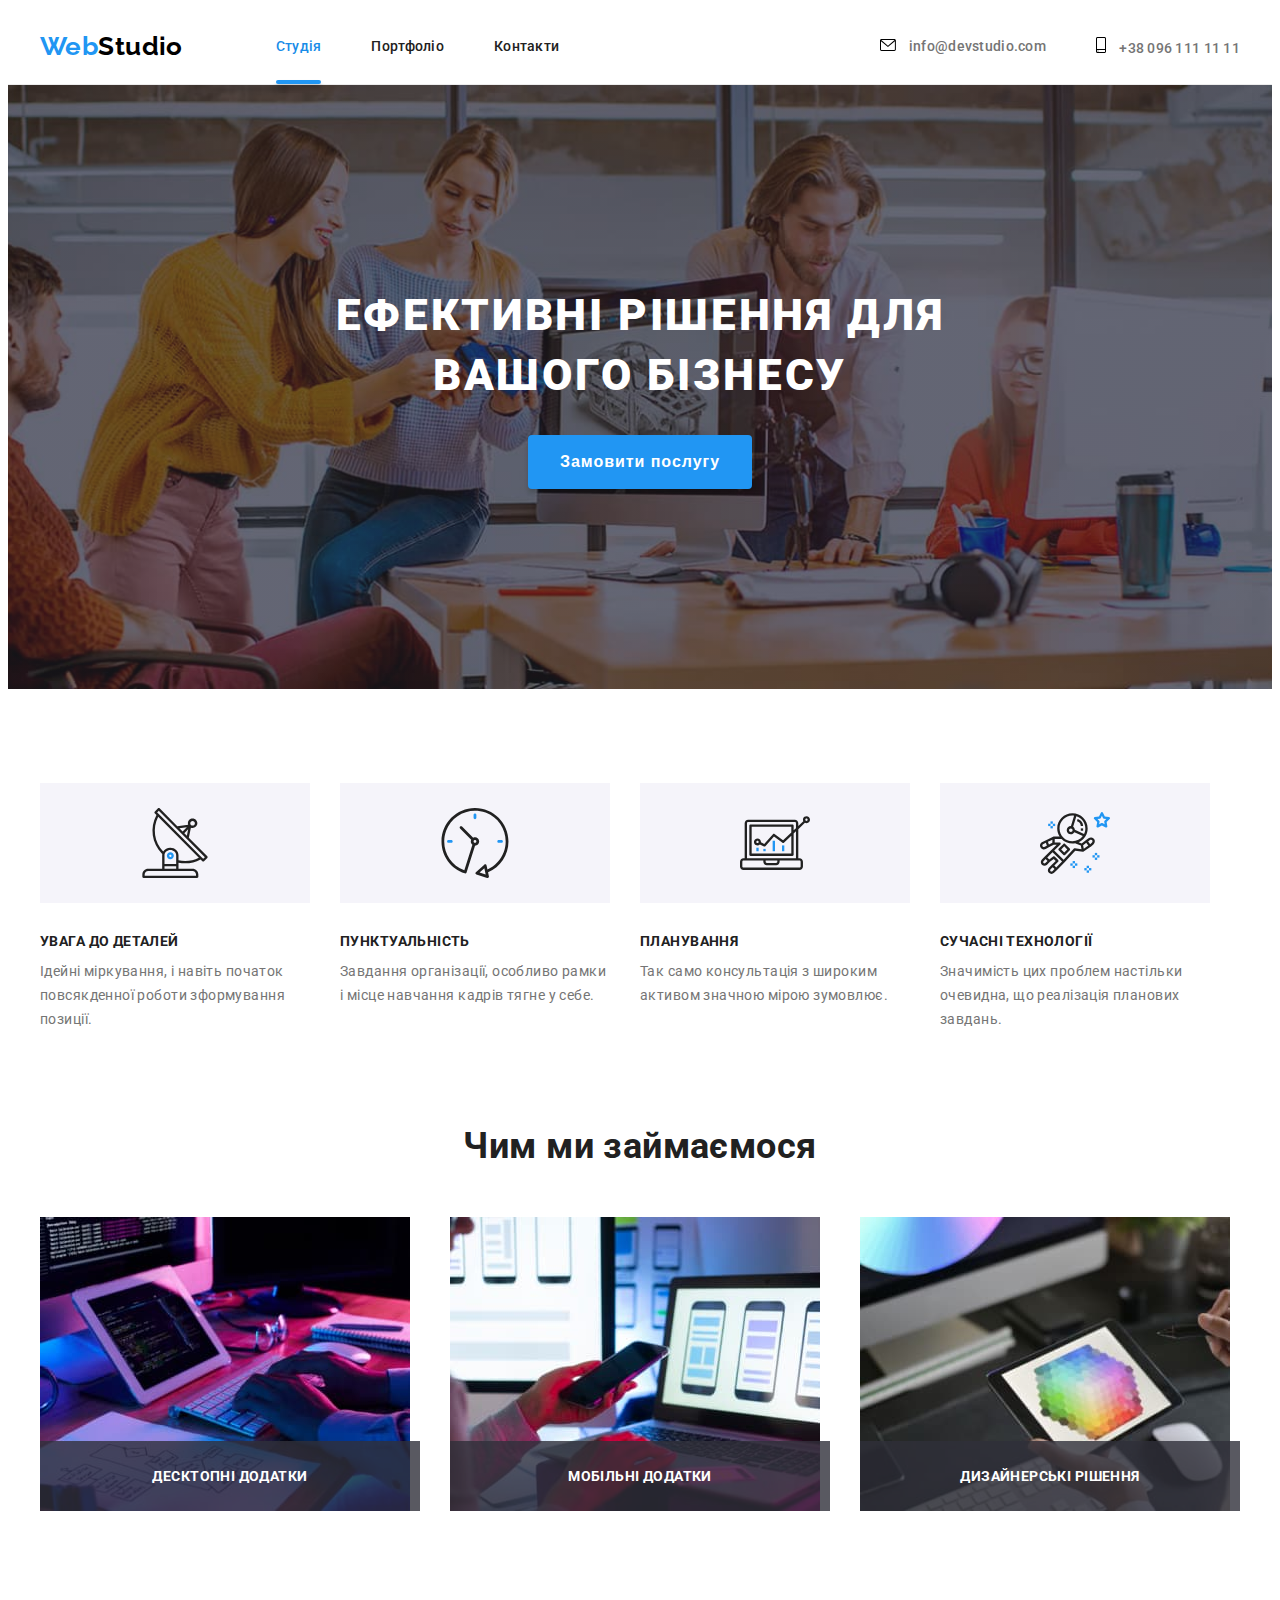
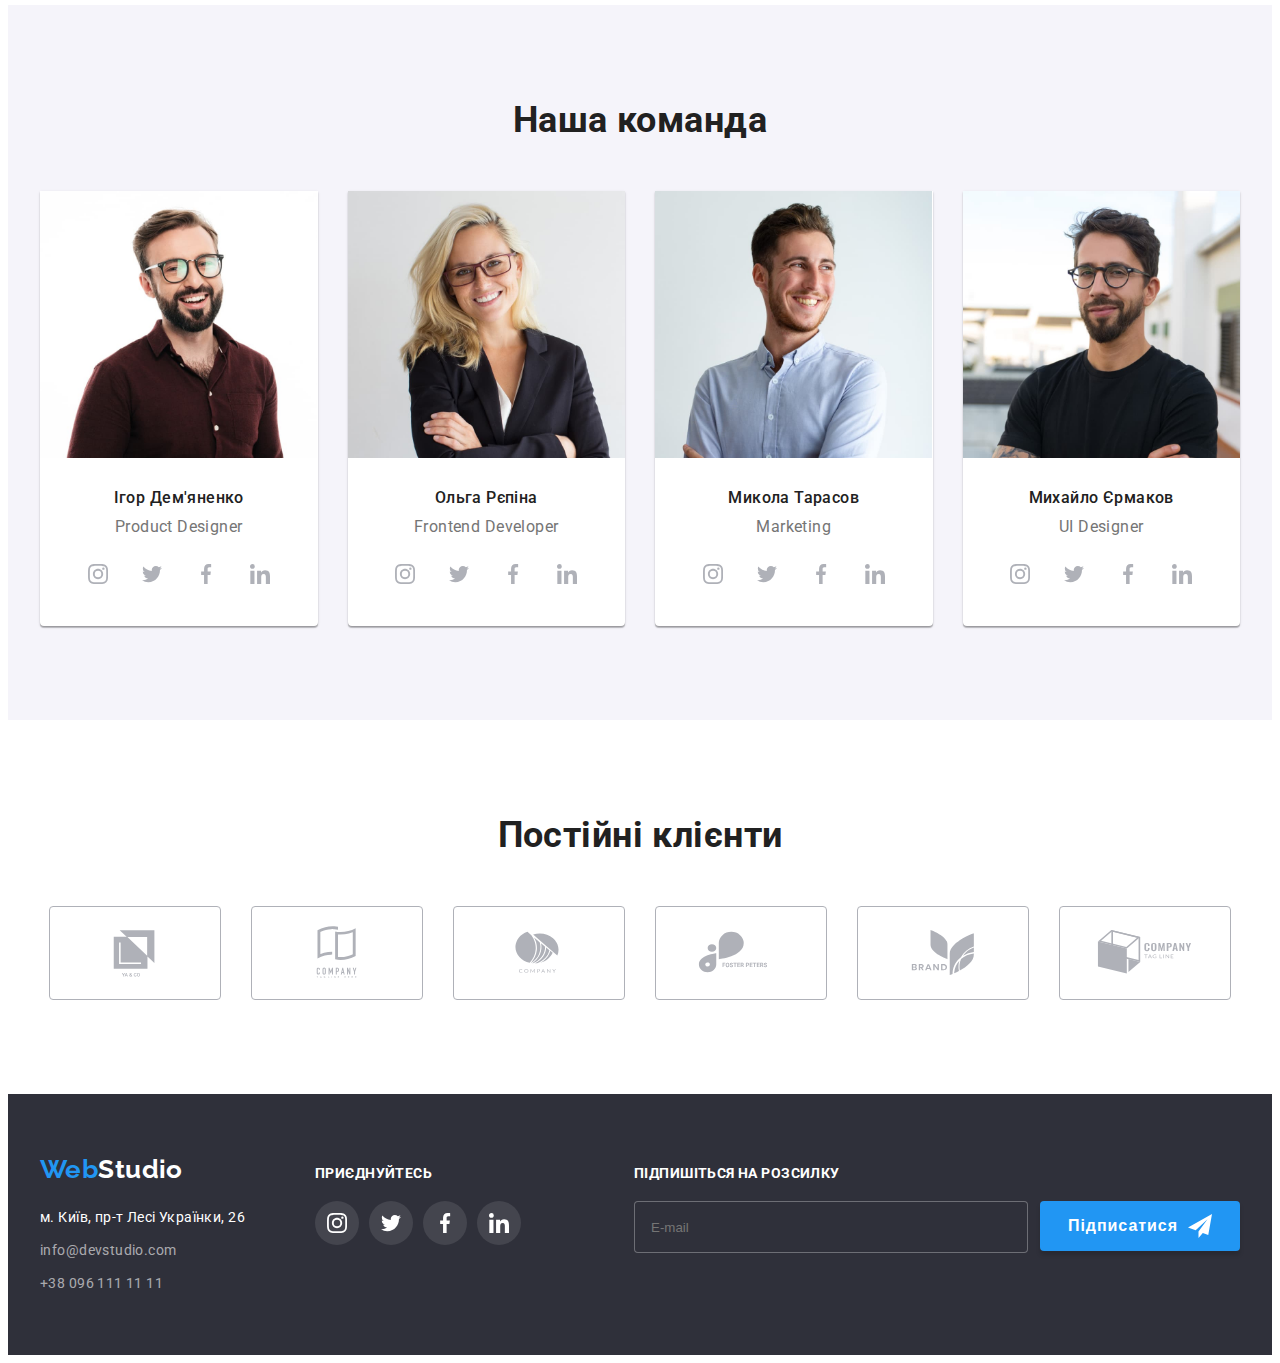
==== index.html @ 0234560f "Initial commit" ====
<!DOCTYPE html>
<html lang="uk">
  <head>
    <meta charset="UTF-8" />
    <meta http-equiv="X-UA-Compatible" content="IE=edge" />
    <meta name="viewport" content="width=device-width, initial-scale=1.0" />
    <title>Студія</title>
    <link rel="preconnect" href="https://fonts.googleapis.com" />
    <link rel="preconnect" href="https://fonts.gstatic.com" crossorigin />
    <link
      href="https://fonts.googleapis.com/css2?family=Raleway:wght@700&family=Roboto:wght@400;500;700;900&display=swap"
      rel="stylesheet"
    />
    <link
      rel="stylesheet"
      href="https://cdnjs.cloudflare.com/ajax/libs/modern-normalize/1.1.0/modern-normalize.min.css"
      integrity="sha512-wpPYUAdjBVSE4KJnH1VR1HeZfpl1ub8YT/NKx4PuQ5NmX2tKuGu6U/JRp5y+Y8XG2tV+wKQpNHVUX03MfMFn9Q=="
      crossorigin="anonymous"
      referrerpolicy="no-referrer"
    />
    <link rel="stylesheet" href="./styles/styles.css" />
  </head>
  <body>
    <!-- Header section -->
    <header class="header">
      <div class="container header-container">
        <a class="header-logo" lang="en" href="./index.html">
          <span class="web-logo">Web</span>Studio
        </a>
        <nav class="header-nav">
          <ul class="site-nav">
            <li class="site-nav-list current">
              <a class="site-nav-item current-item" href="./index.html"
                >Студія</a
              >
            </li>
            <li class="site-nav-list">
              <a class="site-nav-item" href="./portfolio.html">Портфоліо</a>
            </li>
            <li class="site-nav-list">
              <a class="site-nav-item" href="">Контакти</a>
            </li>
          </ul>
        </nav>
        <ul class="header-contacts-list">
          <li class="header-contacts-item">
            <a class="header-email" href="mailto:info@devstudio.com">
              <svg class="contacts-icon" width="16" height="12">
                <use href="./images/icons.svg#envelope"></use>
              </svg>
              info@devstudio.com
            </a>
          </li>
          <li class="header-contacts-item">
            <a class="header-tel" href="tel:+380961111111"
              ><svg class="contacts-icon" width="10" height="16">
                <use href="./images/icons.svg#smartphone"></use>
              </svg>
              +38 096 111 11 11
            </a>
          </li>
        </ul>
      </div>
    </header>
    <!-- Main section -->
    <main>
      <!-- Hero section -->
      <section class="hero section">
        <h1 class="hero-title">Ефективні рішення для вашого бізнесу</h1>
        <button class="hero-button" type="button" data-modal-open>
          Замовити послугу
        </button>
      </section>
      <!-- About us section -->
      <section class="section about-us-section">
        <div class="container">
          <h2 class="visually-hidden">Про нас</h2>
          <ul class="about-us-list">
            <li class="about-us-list-item icon-satellite">
              <h3 class="list-studio-title">увага до деталей</h3>
              <p class="title-text">
                Ідейні міркування, і навіть початок повсякденної роботи
                зформування позиції.
              </p>
            </li>
            <li class="about-us-list-item icon-clock">
              <h3 class="list-studio-title">пунктуальність</h3>
              <p class="title-text">
                Завдання організації, особливо рамки і місце навчання кадрів
                тягне у себе.
              </p>
            </li>
            <li class="about-us-list-item icon-diagram">
              <h3 class="list-studio-title">планування</h3>
              <p class="title-text">
                Так само консультація з широким активом значною мірою зумовлює.
              </p>
            </li>
            <li class="about-us-list-item icon-astronaut">
              <h3 class="list-studio-title">сучасні технології</h3>
              <p class="title-text">
                Значимість цих проблем настільки очевидна, що реалізація
                планових завдань.
              </p>
            </li>
          </ul>
        </div>
      </section>
      <!-- Cases section -->
      <section class="section cases-section">
        <div class="container">
          <h2 class="cases">Чим ми займаємося</h2>
          <ul class="cases-cards card-set">
            <li class="list-studio card-set-item">
              <div>
                <img src="./images/img1.jpg" alt="programer-working" />
                <div class="list-studio-thumb">
                  <p class="list-studio-thumb-description">Десктопні додатки</p>
                </div>
              </div>
            </li>
            <li class="list-studio card-set-item">
              <div>
                <img
                  src="./images/img2.jpg"
                  alt="creating-working-mobile-interface"
                />
                <div class="list-studio-thumb">
                  <p class="list-studio-thumb-description">Мобільні додатки</p>
                </div>
              </div>
            </li>
            <li class="list-studio card-set-item">
              <div>
                <img src="./images/img3.jpg" alt="selection-graphic-tablet" />
                <div class="list-studio-thumb">
                  <p class="list-studio-thumb-description">
                    Дизайнерські рішення
                  </p>
                </div>
              </div>
            </li>
          </ul>
        </div>
      </section>

      <!-- Team section -->

      <section class="section team-section">
        <div class="container">
          <h2 class="team">Наша команда</h2>
          <ul class="team-list card-set">
            <li class="list-studio team-item card-set-item">
              <img
                class="team-card"
                src="./images/img_pd.jpg"
                alt="Product_Designer"
              />
              <div class="card-description">
                <h3 class="team-member">Ігор Дем'яненко</h3>
                <p class="profession" lang="en">Product Designer</p>
                <ul class="socials-list">
                  <li class="socials-item">
                    <a
                      class="socials-link"
                      href="https://instagram.com"
                      target="_blank"
                      rel="noopener noreferrer"
                      aria-label="Instagram icon"
                    >
                      <svg class="socials-icon" width="20" height="20">
                        <use href="./images/icons.svg#instagram-link"></use>
                      </svg>
                    </a>
                  </li>
                  <li class="socials-item">
                    <a
                      class="socials-link"
                      href="https://twitter.com"
                      aria-label="Twitter icon"
                      target="_blank"
                      rel="noopener noreferrer"
                    >
                      <svg class="socials-icon" width="20" height="20">
                        <use href="./images/icons.svg#twitter-link"></use>
                      </svg>
                    </a>
                  </li>
                  <li class="socials-item">
                    <a
                      class="socials-link"
                      href="https://facebook.com"
                      aria-label="Facebook icon"
                      target="_blank"
                      rel="noopener noreferrer"
                    >
                      <svg class="socials-icon" width="20" height="20">
                        <use href="./images/icons.svg#facebook-link"></use>
                      </svg>
                    </a>
                  </li>
                  <li class="socials-item">
                    <a
                      class="socials-link"
                      href="https://linkedin.com"
                      aria-label="LinkedIn icon"
                      target="_blank"
                      rel="noopener noreferrer"
                    >
                      <svg class="socials-icon" width="20" height="20">
                        <use href="./images/icons.svg#linkedin-link"></use>
                      </svg>
                    </a>
                  </li>
                </ul>
              </div>
            </li>
            <li class="list-studio team-item card-set-item">
              <img
                class="team-card"
                src="./images/img_fe.jpg"
                alt="Frontend Developer"
              />
              <div class="card-description">
                <h3 class="team-member">Ольга Рєпіна</h3>
                <p class="profession" lang="en">Frontend Developer</p>
                <ul class="socials-list">
                  <li class="socials-item">
                    <a
                      class="socials-link"
                      href="https://instagram.com"
                      target="_blank"
                      rel="noopener noreferrer"
                      aria-label="Instagram icon"
                    >
                      <svg class="socials-icon" width="20" height="20">
                        <use href="./images/icons.svg#instagram-link"></use>
                      </svg>
                    </a>
                  </li>
                  <li class="socials-item">
                    <a
                      class="socials-link"
                      href="https://twitter.com"
                      aria-label="Twitter icon"
                      target="_blank"
                      rel="noopener noreferrer"
                    >
                      <svg class="socials-icon" width="20" height="20">
                        <use href="./images/icons.svg#twitter-link"></use>
                      </svg>
                    </a>
                  </li>
                  <li class="socials-item">
                    <a
                      class="socials-link"
                      href="https://facebook.com"
                      aria-label="Facebook icon"
                      target="_blank"
                      rel="noopener noreferrer"
                    >
                      <svg class="socials-icon" width="20" height="20">
                        <use href="./images/icons.svg#facebook-link"></use>
                      </svg>
                    </a>
                  </li>
                  <li class="socials-item">
                    <a
                      class="socials-link"
                      href="https://linkedin.com"
                      aria-label="LinkedIn icon"
                      target="_blank"
                      rel="noopener noreferrer"
                    >
                      <svg class="socials-icon" width="20" height="20">
                        <use href="./images/icons.svg#linkedin-link"></use>
                      </svg>
                    </a>
                  </li>
                </ul>
              </div>
            </li>
            <li class="list-studio team-item card-set-item">
              <img class="team-card" src="./images/img_m.jpg" alt="Marketing" />
              <div class="card-description">
                <h3 class="team-member">Микола Тарасов</h3>
                <p class="profession" lang="en">Marketing</p>
                <ul class="socials-list">
                  <li class="socials-item">
                    <a
                      class="socials-link"
                      href="https://instagram.com"
                      target="_blank"
                      rel="noopener noreferrer"
                      aria-label="Instagram icon"
                    >
                      <svg class="socials-icon" width="20" height="20">
                        <use href="./images/icons.svg#instagram-link"></use>
                      </svg>
                    </a>
                  </li>
                  <li class="socials-item">
                    <a
                      class="socials-link"
                      href="https://twitter.com"
                      aria-label="Twitter icon"
                      target="_blank"
                      rel="noopener noreferrer"
                    >
                      <svg class="socials-icon" width="20" height="20">
                        <use href="./images/icons.svg#twitter-link"></use>
                      </svg>
                    </a>
                  </li>
                  <li class="socials-item">
                    <a
                      class="socials-link"
                      href="https://facebook.com"
                      aria-label="Facebook icon"
                      target="_blank"
                      rel="noopener noreferrer"
                    >
                      <svg class="socials-icon" width="20" height="20">
                        <use href="./images/icons.svg#facebook-link"></use>
                      </svg>
                    </a>
                  </li>
                  <li class="socials-item">
                    <a
                      class="socials-link"
                      href="https://linkedin.com"
                      aria-label="LinkedIn icon"
                      target="_blank"
                      rel="noopener noreferrer"
                    >
                      <svg class="socials-icon" width="20" height="20">
                        <use href="./images/icons.svg#linkedin-link"></use>
                      </svg>
                    </a>
                  </li>
                </ul>
              </div>
            </li>
            <li class="list-studio team-item card-set-item">
              <img
                class="team-card"
                src="./images/img_uid.jpg"
                alt="UI Designer"
              />
              <div class="card-description">
                <h3 class="list-studio team-member">Михайло Єрмаков</h3>
                <p class="profession" lang="en">UI Designer</p>
                <ul class="socials-list">
                  <li class="socials-item">
                    <a
                      class="socials-link"
                      href="https://instagram.com"
                      target="_blank"
                      rel="noopener noreferrer"
                      aria-label="Instagram icon"
                    >
                      <svg class="socials-icon" width="20" height="20">
                        <use href="./images/icons.svg#instagram-link"></use>
                      </svg>
                    </a>
                  </li>
                  <li class="socials-item">
                    <a
                      class="socials-link"
                      href="https://twitter.com"
                      aria-label="Twitter icon"
                      target="_blank"
                      rel="noopener noreferrer"
                    >
                      <svg class="socials-icon" width="20" height="20">
                        <use href="./images/icons.svg#twitter-link"></use>
                      </svg>
                    </a>
                  </li>
                  <li class="socials-item">
                    <a
                      class="socials-link"
                      href="https://facebook.com"
                      aria-label="Facebook icon"
                      target="_blank"
                      rel="noopener noreferrer"
                    >
                      <svg class="socials-icon" width="20" height="20">
                        <use href="./images/icons.svg#facebook-link"></use>
                      </svg>
                    </a>
                  </li>
                  <li class="socials-item">
                    <a
                      class="socials-link"
                      href="https://linkedin.com"
                      aria-label="LinkedIn icon"
                      target="_blank"
                      rel="noopener noreferrer"
                    >
                      <svg class="socials-icon" width="20" height="20">
                        <use href="./images/icons.svg#linkedin-link"></use>
                      </svg>
                    </a>
                  </li>
                </ul>
              </div>
            </li>
          </ul>
        </div>
      </section>
      <!-- Client's section -->
      <section class="section">
        <div class="container clients-container">
          <h2 class="client-title">Постійні клієнти</h2>
          <ul class="clients-list">
            <li class="clients-list-item">
              <a
                class="clients-link"
                href=""
                target="_blank"
                rel="noopener noreferrer"
                aria-label=""
              >
                <svg class="clients-icon" width="106" height="60">
                  <use href="./images/icons.svg#logo1"></use>
                </svg>
              </a>
            </li>
            <li class="clients-list-item">
              <a
                class="clients-link"
                href=""
                target="_blank"
                rel="noopener noreferrer"
                aria-label=""
              >
                <svg class="clients-icon" width="106" height="60">
                  <use href="./images/icons.svg#logo2"></use>
                </svg>
              </a>
            </li>
            <li class="clients-list-item">
              <a
                class="clients-link"
                href=""
                target="_blank"
                rel="noopener noreferrer"
                aria-label=""
              >
                <svg class="clients-icon" width="106" height="60">
                  <use href="./images/icons.svg#logo3"></use>
                </svg>
              </a>
            </li>
            <li class="clients-list-item">
              <a
                class="clients-link"
                href=""
                target="_blank"
                rel="noopener noreferrer"
                aria-label=""
              >
                <svg class="clients-icon" width="106" height="60">
                  <use href="./images/icons.svg#logo4"></use>
                </svg>
              </a>
            </li>
            <li class="clients-list-item">
              <a
                class="clients-link"
                href=""
                target="_blank"
                rel="noopener noreferrer"
                aria-label=""
              >
                <svg class="clients-icon" width="106" height="60">
                  <use href="./images/icons.svg#logo5"></use>
                </svg>
              </a>
            </li>
            <li class="clients-list-item">
              <a
                class="clients-link"
                href=""
                target="_blank"
                rel="noopener noreferrer"
                aria-label=""
              >
                <svg class="clients-icon" width="106" height="60">
                  <use href="./images/icons.svg#logo6"></use>
                </svg>
              </a>
            </li>
          </ul>
        </div>
      </section>
    </main>

    <!-- Footer -->

    <footer class="footer">
      <div class="container footer-container">
        <div class="footer-contacts">
          <a class="footer-logo" lang="en" href="./index.html">
            <span class="web-logo">Web</span>Studio</a
          >
          <address>
            <ul class="footer-list">
              <li class="list-studio footer-list-item">
                <a
                  class="footer-adress"
                  href="https://goo.gl/maps/SowUrspjPFDkWuth7"
                  target="_blank"
                  rel="noopener noreferrer nofollow"
                >
                  м. Київ, пр-т Лесі Українки, 26
                </a>
              </li>
              <li class="list-studio footer-list-item">
                <a class="footer-mail" href="mailto:info@devstudio.com"
                  >info@devstudio.com</a
                >
              </li>
              <li class="list-studio footer-list-item">
                <a class="footer-tel" href="tel:+380961111111"
                  >+38 096 111 11 11</a
                >
              </li>
            </ul>
          </address>
        </div>
        <div class="footer-connection-container">
          <p class="footer-connection-title"><strong>приєднуйтесь</strong></p>
          <ul class="socials-list">
            <li class="socials-item">
              <a
                class="socials-link"
                href="https://instagram.com"
                target="_blank"
                rel="noopener noreferrer"
                aria-label="Instagram icon"
              >
                <svg class="socials-icon" width="20" height="20">
                  <use href="./images/icons.svg#instagram-link"></use>
                </svg>
              </a>
            </li>
            <li class="socials-item">
              <a
                class="socials-link"
                href="https://twitter.com"
                aria-label="Twitter icon"
                target="_blank"
                rel="noopener noreferrer"
              >
                <svg class="socials-icon" width="20" height="20">
                  <use href="./images/icons.svg#twitter-link"></use>
                </svg>
              </a>
            </li>
            <li class="socials-item">
              <a
                class="socials-link"
                href="https://facebook.com"
                aria-label="Facebook icon"
                target="_blank"
                rel="noopener noreferrer"
              >
                <svg class="socials-icon" width="20" height="20">
                  <use href="./images/icons.svg#facebook-link"></use>
                </svg>
              </a>
            </li>
            <li class="socials-item">
              <a
                class="socials-link"
                href="https://linkedin.com"
                aria-label="LinkedIn icon"
                target="_blank"
                rel="noopener noreferrer"
              >
                <svg class="socials-icon" width="20" height="20">
                  <use href="./images/icons.svg#linkedin-link"></use>
                </svg>
              </a>
            </li>
          </ul>
        </div>
        <div class="footer-subscription-container">
          <p class="footer-connection-title">
            <strong>Підпишіться на розсилку </strong>
          </p>
          <form
            class="footer-subscription-form"
            name="footer_subscription_form"
            action="javascript:void(0);"
          >
            <input
              class="footer-form-subscription"
              type="text"
              name="subscription_mail"
              id="subscription_mail"
              placeholder="E-mail"
            />
            <button class="footer-subscription-button" type="submit">
              Підписатися
              <svg class="subscription-icon" width="24" height="24">
                <use href="./images/icons.svg#icon-send"></use>
              </svg>
            </button>
          </form>
        </div>
      </div>
    </footer>

    <!-- Modal window -->
    <div class="backdrop is-hidden" data-modal>
      <div class="modal" data-modal-window>
        <button class="modal-btn" data-modal-close>
          <svg class="modal-icon" width="11" height="11">
            <use href="./images/icons.svg#close-icon"></use>
          </svg>
        </button>
        <strong class="modal-label"
          >Залиште свої дані, ми вам передзвонимо
        </strong>
        <form class="modal-form" name="modal_form" action="javascript:void(0);">
          <div class="modal-form-group" role="group">
            <label class="modal-form-label" for="user_name">Ім'я </label>
            <div class="modal-form-wrapper">
              <input
                class="modal-form-field"
                type="text"
                name="user_name"
                id="user_name"
                minlength="3"
                required
                placeholder=" "
              />
              <svg class="modal-form-icon" width="18" height="18">
                <use href="./images/icons.svg#person-icon"></use>
              </svg>
            </div>
            <label class="modal-form-label" for="user_phone">Телефон</label>
            <div class="modal-form-wrapper">
              <input
                class="modal-form-field"
                type="tel"
                name="user_phone"
                id="user_phone"
              />
              <svg class="modal-form-icon" width="18" height="18">
                <use href="./images/icons.svg#phone-icon"></use>
              </svg>
            </div>
            <label class="modal-form-label" for="user_mail">Пошта</label>
            <div class="modal-form-wrapper">
              <input
                class="modal-form-field"
                type="text"
                name="user_mail"
                id="user_mail"
              />
              <svg class="modal-form-icon" width="18" height="18">
                <use href="./images/icons.svg#email-icon"></use>
              </svg>
            </div>
            <label class="modal-form-label" for="user_comment">Коментар</label>
            <textarea
              class="modal-form-comment"
              name="user_comment"
              id="user_comment"
              rows="8"
              placeholder="Введіть текст"
            ></textarea>
          </div>
          <div class="modal-form-agreement" role="group">
            <label class="modal-form-agreement-label" for="user_agreement">
              <input
                class="modal-form-checkbox"
                type="checkbox"
                id="user_agreement"
              />
              Погоджуюся з розсилкою та приймаю
              <a class="modal-form-agreement-link" href="">Умови договору</a>
            </label>
          </div>
          <button class="modal-form-button" type="submit">Відправити</button>
        </form>
      </div>
    </div>

    <!-- JS -->
    <script src="./js/modal.js"></script>
  </body>
</html>
---- styles/styles.css ----
:root {
  --body-color: #212121;
  --main-title-color: #ffffff;
  --bg-color: #c4c4c4;
  --footer-bg-color: #2f303a;
  --hero-btn-color: #ffffff;
  --secondary-title-color: #ffffff;
  --secondary-btn-color: #212121;
  --secondary-btn-back-color: #f5f4fa;
  --link-decoration-color: #2196f3;
  --web-logo-color: #2196f3;
  --description-text: #757575;
  --link-active: #188ce8;
  --header-bottom-color: #ececec;
  --btn-box-shadow: 0px 4px 4px rgba(0, 0, 0, 0.15);
  --portfolio-border-color: #eeeeee;
  --footer-icon-color: #ffffff;
  --indent: 30px;
  --items: 3;
}

body {
  font-family: Roboto, sans-serif;
  font-size: 14px;
  letter-spacing: 0.03em;
  color: var(--body-color);
}

/*----------------------reset----------------------*/
.list-studio,
.list-portfolio,
.site-nav,
.site-nav-list,
.footer-list,
.header-contacts-list,
.portfolio-menu,
.portfolio-menu-item,
.about-us-list,
.cases-cards,
.team-list,
.clients-list,
.socials-list {
  list-style: none;
  margin: 0;
  padding: 0;
}

h1,
h2,
h3,
h4,
h5,
h6,
p {
  margin: 0;
}

img {
  display: block;
  max-width: 100%;
  height: auto;
}

.container {
  width: 1200px;
  padding: 0 15px;
  margin-left: auto;
  margin-right: auto;
}

.section {
  padding: 94px 0;
}

.visually-hidden {
  position: absolute;
  width: 1px;
  height: 1px;
  margin: -1px;
  border: 0;
  padding: 0;
  white-space: nowrap;
  clip-path: inset(100%);
  clip: rect(0 0 0 0);
  overflow: hidden;
}

/*----------------------HEADER----------------------*/
.header {
  border-bottom: 1px solid;
  border-color: var(--header-bottom-color);
}

.header-container {
  display: flex;
  justify-content: space-between;
  align-items: center;
}
.header-logo {
  margin-right: 93px;
  font-family: Raleway, sans-serif;
  font-weight: 700;
  font-size: 26px;
  line-height: calc(31 / 26);
  color: #000000;
  text-decoration: none;
}

.web-logo {
  color: var(--web-logo-color);
}
.header-nav {
  display: flex;
  align-items: center;
  justify-content: space-between;
}
.site-nav {
  display: flex;
}

.site-nav-list:not(:last-child) {
  margin-right: 50px;
}
.site-nav-item {
  position: relative;
  display: block;
  padding-top: 30px;
  padding-bottom: 30px;
  color: var(--secondary-btn-color);
  font-weight: 500;
  line-height: calc(16 / 14);
  letter-spacing: 0.02em;
  text-decoration: none;
  transition: color 250ms cubic-bezier(0.4, 0, 0.2, 1);
}

.current-item {
  color: var(--link-active);
}

.current-item::after {
  content: "";
  position: absolute;
  left: 0;
  bottom: 0;
  display: block;
  width: 100%;
  height: 4px;

  border-radius: 2px;
  box-shadow: 0px 4px 4px rgba(0, 0, 0, 0.25);

  background-color: var(--link-decoration-color);
}

.site-nav-item:hover,
.site-nav-item:focus,
.site-nav-item:active {
  color: var(--link-active);
}
.header-contacts-list {
  display: flex;
  margin-left: auto;
  padding: 0;
}

.header-contacts-item {
  display: flex;
  align-items: center;
}

.header-contacts-item:not(:last-child) {
  margin-right: 50px;
}
.header-email,
.header-tel {
  position: relative;
  text-decoration: none;
  font-size: 14px;
  font-weight: 500;
  line-height: calc(16 / 14);
  letter-spacing: 0.02em;
  color: var(--description-text);
  transition: color 250ms cubic-bezier(0.4, 0, 0.2, 1);
}

.contacts-icon {
  margin-right: 10px;
}

.header-email:hover,
.header-tel:hover,
.header-email:focus,
.header-tel:focus {
  color: var(--link-decoration-color);
  fill: var(--link-decoration-color);
}

/*----------------------Main-----------------*/
/* Hero */
.hero {
  max-width: 1600px;
  margin: 0 auto;
  padding: 200px 0;
  background-image: linear-gradient(
      to right,
      rgba(47, 48, 58, 0.4),
      rgba(47, 48, 58, 0.4)
    ),
    url(../images/hero-bg-img.jpg);
  background-repeat: no-repeat;
  background-position: center;
  background-size: cover;
  background-color: var(--bg-color);
}
.hero-title {
  width: 700px;
  margin: 0 auto;
  margin-bottom: 30px;
  color: var(--main-title-color);
  font-weight: 900;
  font-size: 44px;
  line-height: calc(60 / 44);
  text-align: center;
  letter-spacing: 0.06em;
  text-transform: uppercase;
}
.hero-button {
  display: block;
  margin: 0 auto;
  padding: 10px 30px;

  font-size: 16px;
  line-height: calc(30 / 16);
  letter-spacing: 0.06em;
  font-weight: 700;
  min-width: 215px;

  color: var(--hero-btn-color);
  background-color: var(--link-decoration-color);
  box-shadow: var(--btn-box-shadow);
  border-radius: 4px;
  border-color: transparent;
  cursor: pointer;

  transition: color 250ms cubic-bezier(0.4, 0, 0.2, 1),
    background-color 250ms cubic-bezier(0.4, 0, 0.2, 1);
}

/* About us */

.about-us-list {
  display: flex;
}

.about-us-list-item::before {
  content: "";
  display: block;
  margin-bottom: 30px;
  height: 120px;
  background-repeat: no-repeat;
  background-position: center;
  background-color: #f5f4fa;
}

.icon-satellite::before {
  background-image: url(../images/satellite.svg);
}

.icon-clock::before {
  background-image: url(../images/clock.svg);
}

.icon-diagram::before {
  background-image: url(../images/diagram.svg);
}

.icon-astronaut::before {
  background-image: url(../images/astronaut.svg);
}

.about-us-list-item:not(:last-child) {
  margin-right: 30px;
}
.list-studio {
  position: relative;
}
.list-studio-thumb {
  position: absolute;
  bottom: 0;
  left: 0;
  width: 100%;
  height: 70px;
  display: flex;
  justify-content: center;
  align-items: center;

  background-color: rgba(47, 48, 58, 0.8);
}

.list-studio-thumb-description {
  font-weight: 700;
  font-size: 14px;
  line-height: 16px;
  text-align: center;
  letter-spacing: 0.03em;
  text-transform: uppercase;
  color: var(--secondary-title-color);
}

.list-studio-title {
  margin-bottom: 10px;
  font-style: normal;
  font-size: 14px;
  line-height: calc(16 / 14);
  text-transform: uppercase;
}

.title-text {
  width: 270px;
  line-height: calc(24 / 14);
  color: var(--description-text);
}

.cases-section {
  display: flex;
  padding-top: 0;
}

.cases,
.team {
  margin-bottom: 50px;
  font-size: 36px;
  line-height: calc(42 / 36);
  text-align: center;
}

/* Team */

.team-section {
  display: flex;
  background-color: var(--secondary-btn-back-color);
}

.card-description {
  padding-top: 30px;
  padding-bottom: 30px;
}

.team-item {
  background-color: var(--main-title-color);
  --items: 4;
  border-radius: 0px 0px 4px 4px;
  box-shadow: 0px 1px 3px rgba(0, 0, 0, 0.12), 0px 1px 1px rgba(0, 0, 0, 0.14),
    0px 2px 1px rgba(0, 0, 0, 0.2);
}

.team-member {
  margin-bottom: 10px;
  font-weight: 500;
  font-size: 16px;
  line-height: calc(19 / 16);
  text-align: center;
}

.profession {
  margin-bottom: 16px;
  font-size: 16px;
  line-height: calc(19 / 16);
  text-align: center;
  color: var(--description-text);
}

/* Clients */

.client-title {
  margin-bottom: 50px;
  font-size: 36px;
  line-height: calc(42 / 36);
  text-align: center;
}
.clients-list {
  display: flex;
  justify-content: center;
  align-items: center;
  gap: 30px;
}

.clients-link {
  display: flex;
  align-items: center;
  justify-content: center;
  width: 170px;
  height: 92px;
  border: 1px solid #afb1b8;
  border-radius: 4px;
  fill: #afb1b8;
  background-color: var(--secondary-title-color);
  transition: fill 250ms cubic-bezier(0.4, 0, 0.2, 1),
    background-color 250ms cubic-bezier(0.4, 0, 0.2, 1);
}

.clients-link:hover,
.clients-link:focus {
  border: 1px solid;
  border-color: var(--link-active);
  fill: var(--link-decoration-color);
  background-color: var(--secondary-title-color);
}

/* Socials links */

.socials-list {
  display: flex;
  justify-content: center;
  align-items: center;
  gap: 10px;
}

.socials-item {
  width: 44px;
  height: 44px;
}

.socials-link {
  display: flex;
  justify-content: center;
  align-items: center;
  width: 100%;
  height: 100%;
  border-radius: 50%;
  fill: #afb1b8;
  transition: fill 250ms cubic-bezier(0.4, 0, 0.2, 1),
    background-color 250ms cubic-bezier(0.4, 0, 0.2, 1);
}

.socials-link:hover,
.socials-link:focus {
  fill: var(--secondary-title-color);
  background-color: var(--link-decoration-color);
}

/* Buttons */

.hero-button:hover,
.hero-button:focus,
.hero-button:active {
  color: var(--hero-btn-color);
  background-color: var(--link-active);
  box-shadow: var(--btn-box-shadow);
  border-radius: 4px;
  border-color: transparent;
}

.button-portfolio {
  padding: 6px 22px;
  font-family: Roboto;
  font-weight: 500;
  font-size: 16px;
  line-height: calc(26 / 16);
  letter-spacing: 0.03em;
  color: var(--secondary-btn-color);
  background-color: var(--secondary-btn-back-color);
  border-radius: 4px;
  border-color: transparent;
  transition: color 250ms cubic-bezier(0.4, 0, 0.2, 1),
    background-color 250ms cubic-bezier(0.4, 0, 0.2, 1);
}

.button-portfolio:hover,
.button-portfolio:focus {
  color: var(--hero-btn-color);
  background-color: var(--link-decoration-color);
  box-shadow: 0px 4px 4px rgba(0, 0, 0, 0.25);
  cursor: pointer;
}

/* Portfolio */
/* Portfolio menu */

.portfolio-filter {
  display: flex;
  justify-content: center;
  margin-bottom: 50px;
}
.portfolio-menu {
  display: flex;
}
.portfolio-menu-item:not(:last-child) {
  margin-right: 10px;
}

.list-portfolio-item {
  background: var(--secondary-title-color);
}

.list-portfolio-link {
  display: block;
  text-decoration: none;
}

.list-portfolio-link:hover {
  text-decoration: none;
  box-shadow: 0px 4px 4px rgba(0, 0, 0, 0.25);
}

/* Gallery */

.overlay-thumb {
  position: relative;
  overflow: hidden;
}

.overlay {
  position: absolute;
  top: 0;
  left: 0;
  transform: translateY(100%);

  width: 100%;
  height: 100%;
  padding: 63px 24px;
  display: flex;
  align-items: center;
  color: #ffffff;
  background-color: rgba(33, 150, 243, 0.9);
  backdrop-filter: blur(2px);
  transition: transform 250ms cubic-bezier(0.4, 0, 0.2, 1);
}

.overlay-text {
  width: 322px;
  height: 168px;
  text-align: left;
  font-size: 18px;
  line-height: calc(28 / 18);
  letter-spacing: 0.03em;
}
.list-portfolio-item:hover .overlay {
  transform: translateY(0);
}

.portfolio-card-description {
  padding: 20px 24px;
  border-right: 1px solid var(--portfolio-border-color);
  border-bottom: 1px solid var(--portfolio-border-color);
  border-left: 1px solid var(--portfolio-border-color);
}

.card-set {
  display: flex;
  flex-wrap: wrap;
  gap: var(--indent);
}
.card-set-item {
  flex-basis: calc(
    (100% - var(--indent) * (var(--items) - 1)) / (var(--items))
  );
}

.project-title {
  font-size: 18px;
  line-height: calc(36 / 18);
  letter-spacing: 0.06em;
  color: var(--body-color);
}
.project-description {
  font-size: 16px;
  line-height: calc(30 / 16);
  letter-spacing: 0.03em;
  color: var(--description-text);
}

/*----------------------Footer-----------------*/

.footer {
  padding: 60px 0px;
  background-color: var(--footer-bg-color);
}

.footer-container {
  display: flex;
  align-items: baseline;
}
.footer-contacts {
  margin-right: 70px;
}

.footer-logo {
  display: block;
  margin-bottom: 20px;
  font-family: Raleway, sans-serif;
  font-style: normal;
  font-weight: 700;
  font-size: 26px;
  line-height: calc(31 / 26);
  color: var(--main-title-color);
  text-decoration: none;
}

.footer-list-item:not(:last-child) {
  margin-bottom: 9px;
}

.footer-adress {
  font-style: normal;
  font-weight: 400;
  line-height: calc(24 / 14);
  color: var(--main-title-color);
  transition: color 250ms cubic-bezier(0.4, 0, 0.2, 1);
}
.footer-adress {
  text-decoration: none;
  transition: color 250ms cubic-bezier(0.4, 0, 0.2, 1);
}

.footer-mail,
.footer-tel {
  font-style: normal;
  font-weight: 400;
  line-height: calc(24 / 14);
  letter-spacing: 0.03em;
  color: rgba(255, 255, 255, 0.6);
  text-decoration: none;
  transition: color 250ms cubic-bezier(0.4, 0, 0.2, 1);
}

.footer-adress:hover,
.footer-adress:focus,
.footer-mail:hover,
.footer-mail:focus,
.footer-tel:hover,
.footer-tel:focus {
  color: var(--web-logo-color);
}

.footer-connection-container {
  /* margin-right: auto; */
}
.footer-connection-title {
  margin-bottom: 20px;
  font-size: 14px;
  line-height: calc(16 / 14);
  letter-spacing: 0.03em;
  text-transform: uppercase;
  color: var(--secondary-title-color);
}

.footer-connection-container .socials-item {
  display: flex;
  justify-content: center;
  align-items: center;
  width: 44px;
  height: 44px;
  border-radius: 50%;
  fill: var(--footer-icon-color);
  background-color: rgba(255, 255, 255, 0.1);
  transition: fill 250ms cubic-bezier(0.4, 0, 0.2, 1);
}

.footer-connection-container .socials-icon {
  fill: var(--footer-icon-color);
}

.footer-subscription-container {
  display: block;
  margin-left: auto;
}
.footer-subscription-form {
  display: flex;
}

.footer-form-subscription {
  width: 360px;
  height: 50px;
  margin-right: 12px;
  padding: 0 16px;

  background-color: #2f303a;
  border: 1px solid rgba(255, 255, 255, 0.3);
  border-radius: 4px;
}

.footer-form-subscription:hover,
.footer-form-subscription:focus {
  color: #eeeeee;
}

.footer-subscription-button {
  display: flex;
  justify-content: center;
  align-items: center;
  width: 200px;
  height: 50px;

  font-weight: 700;
  font-size: 16px;
  line-height: calc(30 / 16);
  letter-spacing: 0.06em;

  color: #ffffff;
  background: var(--link-decoration-color);
  box-shadow: 0px 4px 4px rgba(0, 0, 0, 0.15);
  border-radius: 4px;
  border-color: transparent;

  transition: color 250ms cubic-bezier(0.4, 0, 0.2, 1),
    background-color 250ms cubic-bezier(0.4, 0, 0.2, 1),
    outline 250ms cubic-bezier(33, 150, 243, 1);
}

.footer-subscription-button:hover,
.footer-subscription-button:focus {
  color: var(--hero-btn-color);
  background-color: var(--link-active);
  box-shadow: var(--btn-box-shadow);
  outline: 1px solid var(--link-decoration-color);
}

.subscription-icon {
  margin-left: 10px;
  fill: #ffffff;
}

/* Modal window */
.backdrop {
  position: fixed;
  top: 0;
  left: 0;
  z-index: 100;

  display: flex;
  align-items: center;
  justify-content: center;
  width: 100%;
  height: 100%;

  background-color: rgb(0, 0, 0, 0.2);
  backdrop-filter: blur(1px);

  transition: opacity 150ms linear, visibility 150ms linear;
}

.backdrop.is-hidden {
  opacity: 0;
  visibility: hidden;
  pointer-events: none;
}

.modal {
  position: relative;
  width: 530px;
  height: 580px;

  padding: 40px;
  background-color: #fff;
  box-shadow: (0px 4px 4px rgba(0, 0, 0, 0.25));

  animation-duration: 0.6s;
  animation-fill-mode: both;
  animation-timing-function: cubic-bezier(0.4, 0, 0.2, 1);
}

.modal-form-group {
  margin-bottom: 20px;
}
.modal-btn {
  position: absolute;
  top: 8px;
  right: 8px;

  display: inline-flex;
  align-items: center;
  justify-content: center;
  padding: 6px;

  width: 30px;
  height: 30px;
  background-color: transparent;
  border-radius: 50%;
  border: 1px solid rgba(0, 0, 0, 0.1);
  cursor: pointer;
  transition: fill 250ms cubic-bezier(0.4, 0, 0.2, 1);
}

.modal-btn:hover,
.modal-btn:focus {
  fill: var(--link-decoration-color);
}

.modal-form-wrapper {
  position: relative;
  margin-bottom: 10px;
}

.modal-form-field {
  width: 100%;
  height: 40px;
  padding-left: 30px;

  border: 1px solid rgba(33, 33, 33, 0.2);
  border-radius: 4px;
  outline: 1px solid transparent;
  outline-offset: -1px;
  transition: border 250ms cubic-bezier(0.4, 0, 0.2, 1),
    fill 250ms cubic-bezier(0.4, 0, 0.2, 1);
}

.modal-form-field:hover + .modal-form-icon,
.modal-form-field:focus + .modal-form-icon {
  fill: var(--link-decoration-color);
}

.modal-form-field:hover,
.modal-form-field:focus,
.modal-form-comment:hover,
.modal-form-comment:focus {
  border: 1px solid var(--link-decoration-color);
}

.modal-label {
  display: block;
  margin-bottom: 12px;

  font-weight: 700;
  font-size: 20px;
  line-height: calc(23 / 20);
  text-align: center;
  letter-spacing: 0.03em;

  color: #212121;
}
.modal-form-label {
  display: block;
  margin-bottom: 4px;
  font-size: 12px;
  line-height: calc(14 / 12);
  letter-spacing: 0.01em;

  color: #757575;
}

.modal-form-icon {
  position: absolute;
  top: 50%;
  left: 10px;

  transform: translateY(-50%);

  transition: fill 250ms cubic-bezier(0.4, 0, 0.2, 1);
}

.modal-form-comment {
  display: block;
  width: 100%;
  height: 140px;

  padding: 16px 20px;
  font-size: 14px;

  border-radius: 4px;
  border: 1px solid #9da4bd;
  outline: 1px solid transparent;
  outline-offset: -1px;
  transition: border 250ms cubic-bezier(0.4, 0, 0.2, 1);

  resize: none;
}

.modal-form-checkbox {
  width: 16px;
  height: 15px;
}

.modal-form-agreement {
  margin-bottom: 30px;
}

.modal-form-agreement-label {
  display: flex;
  align-items: center;
  justify-content: center;
  color: #757575;
}

.modal-form-checkbox {
  margin-right: 8px;
}
.modal-form-agreement-link {
  color: var(--link-decoration-color);
}

.modal-form-button {
  display: block;
  margin: 0 auto;
  width: 200px;
  height: 50px;

  font-weight: 700;
  font-size: 16px;
  line-height: calc(30 / 16);
  letter-spacing: 0.06em;

  color: #ffffff;
  background: var(--link-decoration-color);
  box-shadow: 0px 4px 4px rgba(0, 0, 0, 0.15);
  border-radius: 4px;
  border-color: transparent;
  transition: background-color 250ms cubic-bezier(0.4, 0, 0.2, 1);
}

.modal-form-button:hover,
.modal-form-button:focus {
  background-color: #188ce8;
}
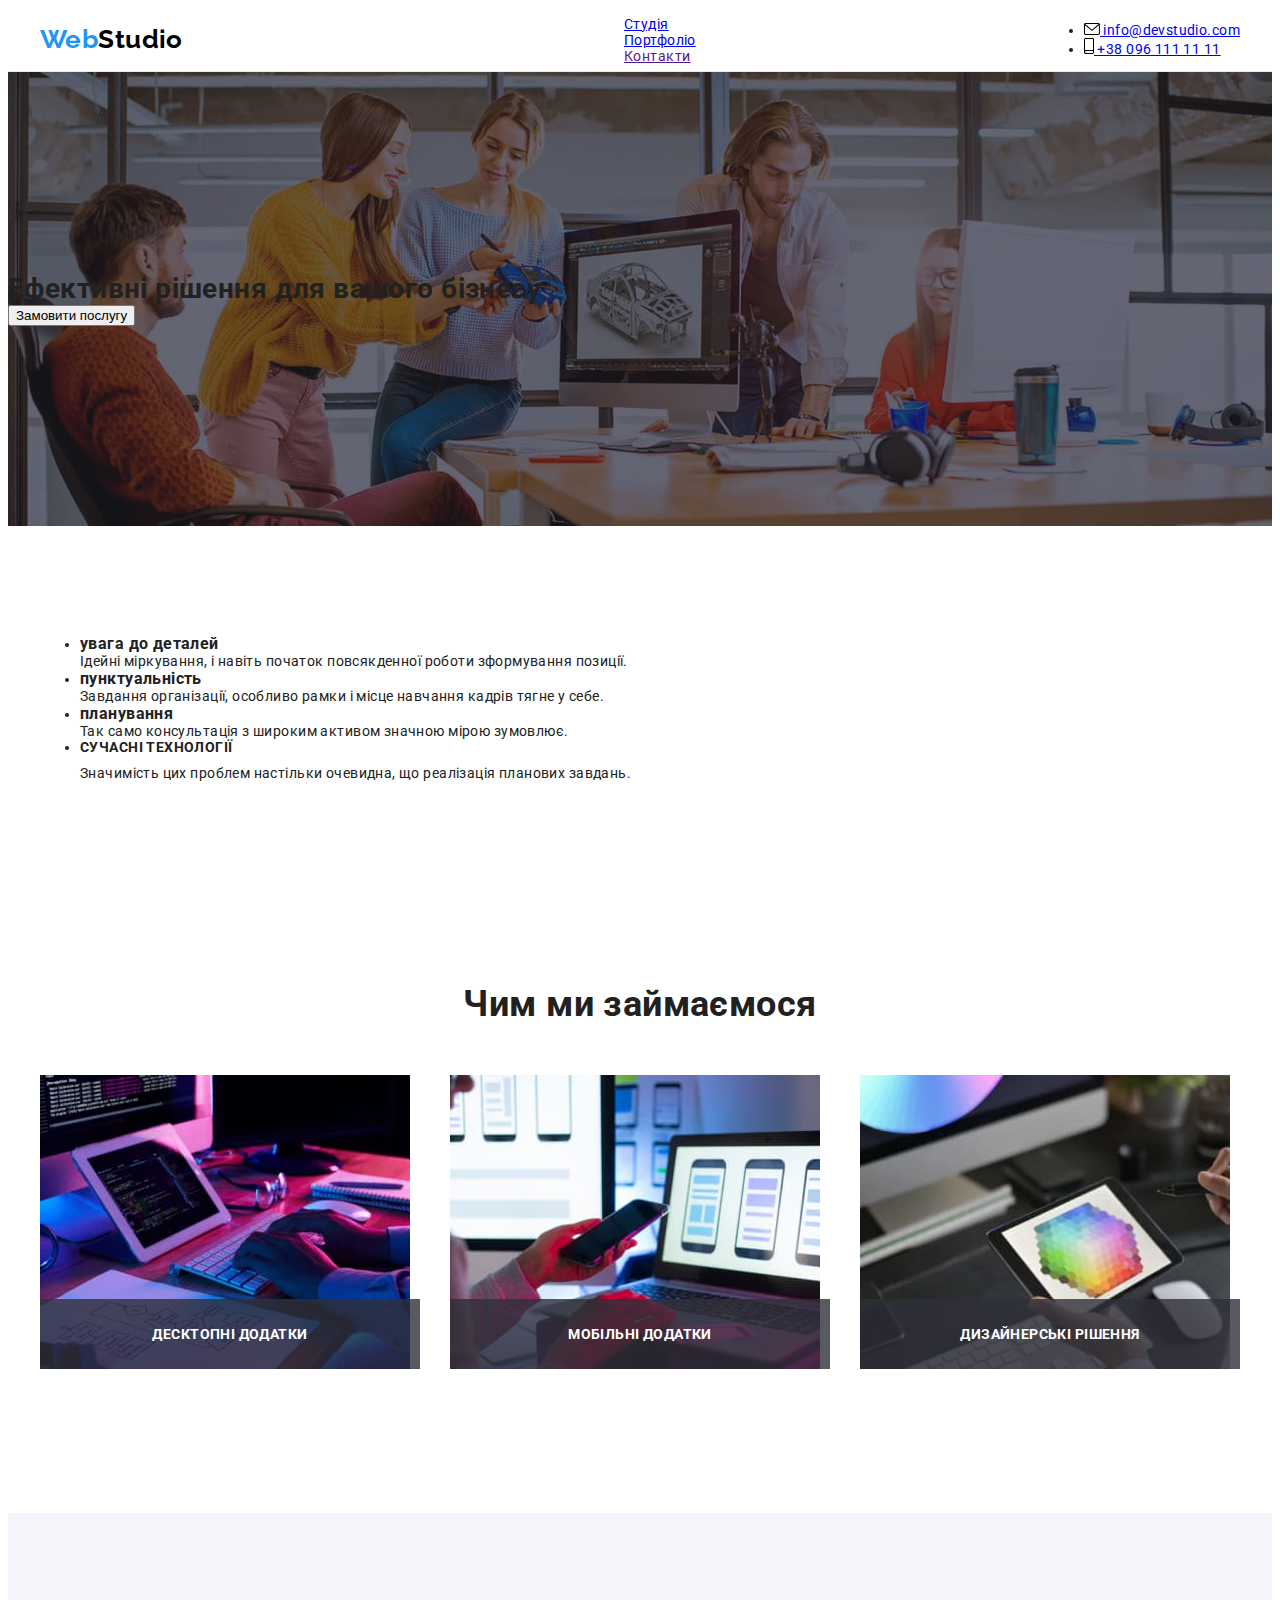
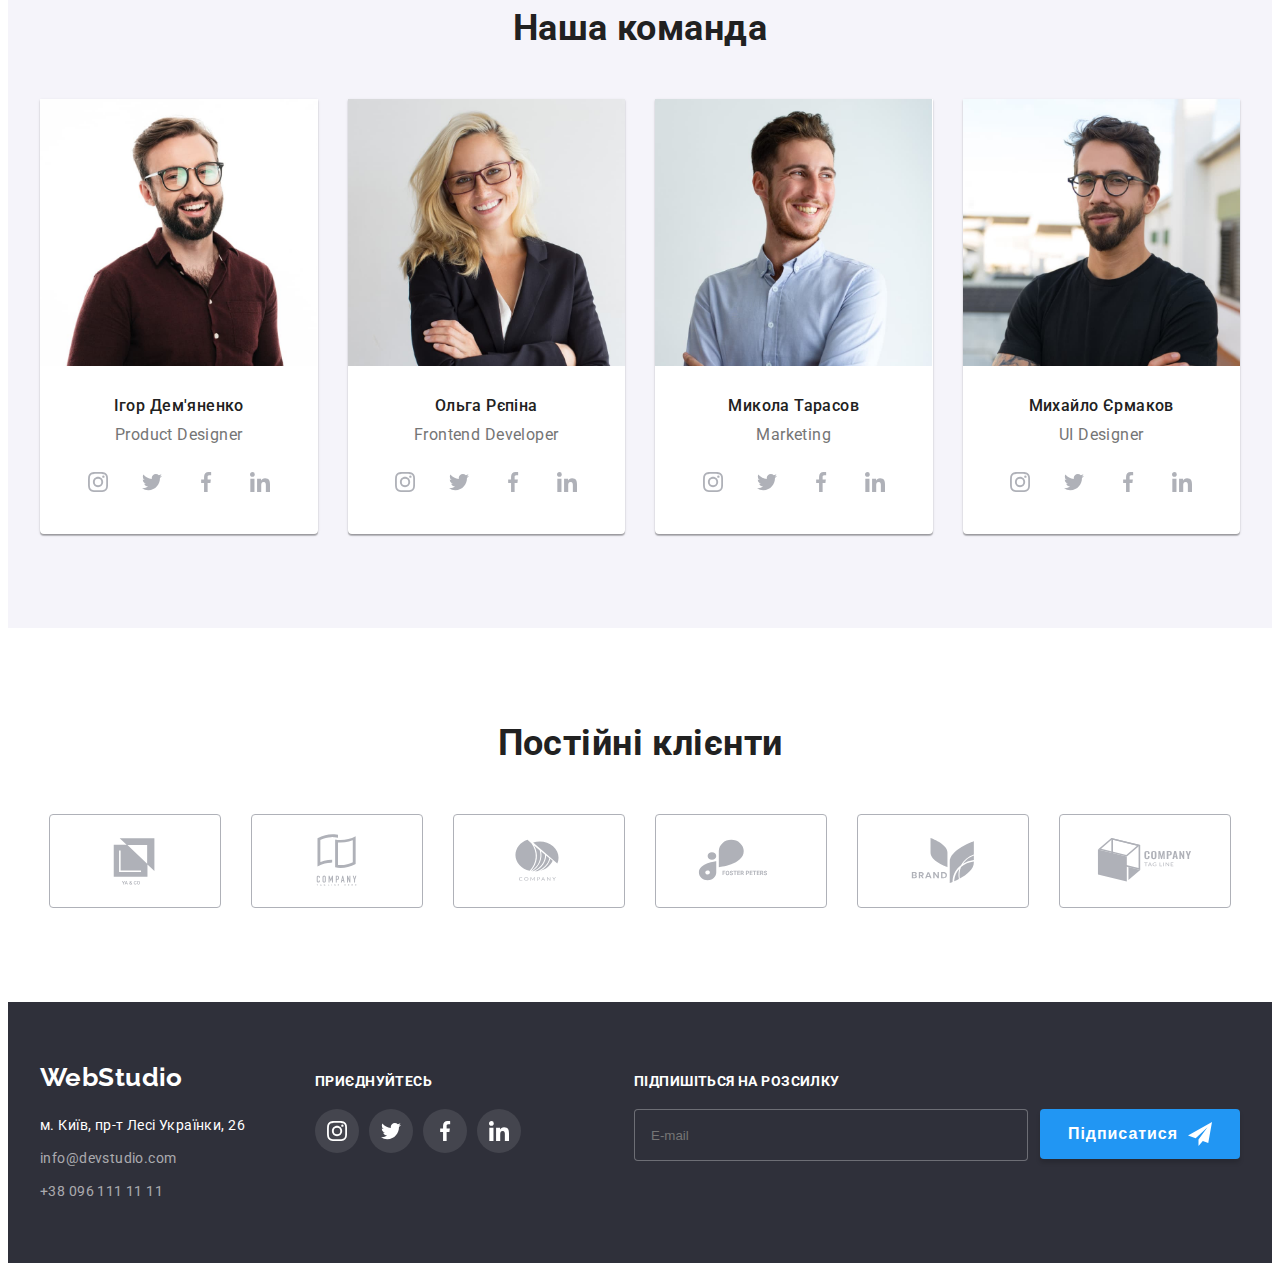
==== commit 059600f8: "hw7bam" ====
--- a/index.html
+++ b/index.html
@@ -5,6 +5,8 @@
     <meta http-equiv="X-UA-Compatible" content="IE=edge" />
     <meta name="viewport" content="width=device-width, initial-scale=1.0" />
     <title>Студія</title>
+
+    <!-- Fonts -->
     <link rel="preconnect" href="https://fonts.googleapis.com" />
     <link rel="preconnect" href="https://fonts.gstatic.com" crossorigin />
     <link
@@ -18,42 +20,48 @@
       crossorigin="anonymous"
       referrerpolicy="no-referrer"
     />
+
+    <!-- Styles -->
     <link rel="stylesheet" href="./styles/styles.css" />
   </head>
+
+  <!-- Site -->
   <body>
     <!-- Header section -->
     <header class="header">
-      <div class="container header-container">
-        <a class="header-logo" lang="en" href="./index.html">
-          <span class="web-logo">Web</span>Studio
+      <div class="container header__container">
+        <a class="header__logo" lang="en" href="./index.html">
+          <span class="web__logo">Web</span>Studio
         </a>
         <nav class="header-nav">
           <ul class="site-nav">
-            <li class="site-nav-list current">
-              <a class="site-nav-item current-item" href="./index.html"
+            <li class="site-nav__list site-nav__list--current">
+              <a
+                class="site-nav__item site-nav__list--current"
+                href="./index.html"
                 >Студія</a
               >
             </li>
-            <li class="site-nav-list">
-              <a class="site-nav-item" href="./portfolio.html">Портфоліо</a>
-            </li>
-            <li class="site-nav-list">
-              <a class="site-nav-item" href="">Контакти</a>
+            <li class="site-nav__list">
+              <a class="site-nav__item" href="./portfolio.html">Портфоліо</a>
+            </li>
+            <li class="site-nav__list">
+              <a class="site-nav__item" href="">Контакти</a>
             </li>
           </ul>
         </nav>
-        <ul class="header-contacts-list">
-          <li class="header-contacts-item">
-            <a class="header-email" href="mailto:info@devstudio.com">
-              <svg class="contacts-icon" width="16" height="12">
+        <ul class="header-contacts__list">
+          <li class="header-contacts__item">
+            <a class="header-contacts__email" href="mailto:info@devstudio.com">
+              <svg class="header-contacts__icon" width="16" height="12">
                 <use href="./images/icons.svg#envelope"></use>
               </svg>
               info@devstudio.com
             </a>
           </li>
-          <li class="header-contacts-item">
-            <a class="header-tel" href="tel:+380961111111"
-              ><svg class="contacts-icon" width="10" height="16">
+          <li class="header-contacts__item">
+            <a class="header-contacts__tel" href="tel:+380961111111"
+              ><svg class="header-contacts__icon" width="10" height="16">
                 <use href="./images/icons.svg#smartphone"></use>
               </svg>
               +38 096 111 11 11
@@ -66,39 +74,41 @@
     <main>
       <!-- Hero section -->
       <section class="hero section">
-        <h1 class="hero-title">Ефективні рішення для вашого бізнесу</h1>
-        <button class="hero-button" type="button" data-modal-open>
+        <h1 class="hero__title">Ефективні рішення для вашого бізнесу</h1>
+        <button class="hero__button" type="button" data-modal-open>
           Замовити послугу
         </button>
       </section>
       <!-- About us section -->
-      <section class="section about-us-section">
+      <section class="section about-us">
         <div class="container">
           <h2 class="visually-hidden">Про нас</h2>
-          <ul class="about-us-list">
-            <li class="about-us-list-item icon-satellite">
-              <h3 class="list-studio-title">увага до деталей</h3>
-              <p class="title-text">
+          <ul class="about-us__list">
+            <li class="about-us__item icon-satellite">
+              <h3 class="about-us__title">увага до деталей</h3>
+              <p class="about-us__text">
                 Ідейні міркування, і навіть початок повсякденної роботи
                 зформування позиції.
               </p>
             </li>
-            <li class="about-us-list-item icon-clock">
-              <h3 class="list-studio-title">пунктуальність</h3>
-              <p class="title-text">
+            <li class="about-us__item icon-clock">
+              <h3 class="about-us__title">пунктуальність</h3>
+              <p class="about-us__text">
                 Завдання організації, особливо рамки і місце навчання кадрів
                 тягне у себе.
               </p>
             </li>
-            <li class="about-us-list-item icon-diagram">
-              <h3 class="list-studio-title">планування</h3>
-              <p class="title-text">
+            <li class="about-us__item icon-diagram">
+              <h3 class="about-us__title">планування</h3>
+              <p class="about-us__text">
                 Так само консультація з широким активом значною мірою зумовлює.
               </p>
             </li>
-            <li class="about-us-list-item icon-astronaut">
-              <h3 class="list-studio-title">сучасні технології</h3>
-              <p class="title-text">
+            <li class="about-us__item icon-astronaut">
+              <h3 class="about-us__title list-studio-title">
+                сучасні технології
+              </h3>
+              <p class="about-us__text">
                 Значимість цих проблем настільки очевидна, що реалізація
                 планових завдань.
               </p>
@@ -106,35 +116,46 @@
           </ul>
         </div>
       </section>
+
       <!-- Cases section -->
-      <section class="section cases-section">
+      <section class="section cases">
         <div class="container">
-          <h2 class="cases">Чим ми займаємося</h2>
-          <ul class="cases-cards card-set">
-            <li class="list-studio card-set-item">
+          <h2 class="cases cases__title">Чим ми займаємося</h2>
+          <ul class="cases-cards card-set cases_list">
+            <li class="list-studio card-set-item cases_item">
               <div>
                 <img src="./images/img1.jpg" alt="programer-working" />
-                <div class="list-studio-thumb">
-                  <p class="list-studio-thumb-description">Десктопні додатки</p>
+                <div class="list-studio-thumb cases__thumb">
+                  <p
+                    class="list-studio-thumb-description cases__thumb-description"
+                  >
+                    Десктопні додатки
+                  </p>
                 </div>
               </div>
             </li>
-            <li class="list-studio card-set-item">
+            <li class="list-studio card-set-item cases__item">
               <div>
                 <img
                   src="./images/img2.jpg"
                   alt="creating-working-mobile-interface"
                 />
-                <div class="list-studio-thumb">
-                  <p class="list-studio-thumb-description">Мобільні додатки</p>
+                <div class="list-studio-thumb cases__thumb">
+                  <p
+                    class="list-studio-thumb-description cases__thumb-description"
+                  >
+                    Мобільні додатки
+                  </p>
                 </div>
               </div>
             </li>
-            <li class="list-studio card-set-item">
+            <li class="list-studio card-set-item cases__item">
               <div>
                 <img src="./images/img3.jpg" alt="selection-graphic-tablet" />
-                <div class="list-studio-thumb">
-                  <p class="list-studio-thumb-description">
+                <div class="list-studio-thumb cases__thumb">
+                  <p
+                    class="list-studio-thumb-description cases__thumb-description"
+                  >
                     Дизайнерські рішення
                   </p>
                 </div>
@@ -149,44 +170,137 @@
       <section class="section team-section">
         <div class="container">
           <h2 class="team">Наша команда</h2>
-          <ul class="team-list card-set">
-            <li class="list-studio team-item card-set-item">
+          <ul class="team-list card-set team__list">
+            <li class="list-studio team-item card-set-item team__item">
               <img
-                class="team-card"
+                class="team-card team__card"
                 src="./images/img_pd.jpg"
                 alt="Product_Designer"
               />
-              <div class="card-description">
-                <h3 class="team-member">Ігор Дем'яненко</h3>
-                <p class="profession" lang="en">Product Designer</p>
-                <ul class="socials-list">
-                  <li class="socials-item">
-                    <a
-                      class="socials-link"
+              <div class="card-description card__description">
+                <h3 class="team-member team__member">Ігор Дем'яненко</h3>
+                <p class="profession team__profession" lang="en">
+                  Product Designer
+                </p>
+                <ul class="socials-list socials-list">
+                  <li class="socials-item socials-list__item">
+                    <a
+                      class="socials-link socials-list__link"
                       href="https://instagram.com"
                       target="_blank"
                       rel="noopener noreferrer"
                       aria-label="Instagram icon"
                     >
-                      <svg class="socials-icon" width="20" height="20">
+                      <svg
+                        class="socials-icon socials-list__icon"
+                        width="20"
+                        height="20"
+                      >
                         <use href="./images/icons.svg#instagram-link"></use>
                       </svg>
                     </a>
                   </li>
-                  <li class="socials-item">
-                    <a
-                      class="socials-link"
+                  <li class="socials-item socials-list__item">
+                    <a
+                      class="socials-link socials-list__link"
                       href="https://twitter.com"
                       aria-label="Twitter icon"
                       target="_blank"
                       rel="noopener noreferrer"
                     >
-                      <svg class="socials-icon" width="20" height="20">
+                      <svg
+                        class="socials-icon socials-list__icon"
+                        width="20"
+                        height="20"
+                      >
                         <use href="./images/icons.svg#twitter-link"></use>
                       </svg>
                     </a>
                   </li>
-                  <li class="socials-item">
+                  <li class="socials-item socials-list__item">
+                    <a
+                      class="socials-link socials-list__link"
+                      href="https://facebook.com"
+                      aria-label="Facebook icon"
+                      target="_blank"
+                      rel="noopener noreferrer"
+                    >
+                      <svg
+                        class="socials-icon socials-list__icon"
+                        width="20"
+                        height="20"
+                      >
+                        <use href="./images/icons.svg#facebook-link"></use>
+                      </svg>
+                    </a>
+                  </li>
+                  <li class="socials-item socials-list__item">
+                    <a
+                      class="socials-link socials-list__link"
+                      href="https://linkedin.com"
+                      aria-label="LinkedIn icon"
+                      target="_blank"
+                      rel="noopener noreferrer"
+                    >
+                      <svg
+                        class="socials-icon socials-list__icon"
+                        width="20"
+                        height="20"
+                      >
+                        <use href="./images/icons.svg#linkedin-link"></use>
+                      </svg>
+                    </a>
+                  </li>
+                </ul>
+              </div>
+            </li>
+            <li class="list-studio team-item card-set-item team__item">
+              <img
+                class="team-card team__card"
+                src="./images/img_fe.jpg"
+                alt="Frontend Developer"
+              />
+              <div class="card-description card__description">
+                <h3 class="team-member team__member">Ольга Рєпіна</h3>
+                <p class="profession team__profession" lang="en">
+                  Frontend Developer
+                </p>
+                <ul class="socials-list">
+                  <li class="socials-item socials-list__item">
+                    <a
+                      class="socials-link socials-list__link"
+                      href="https://instagram.com"
+                      target="_blank"
+                      rel="noopener noreferrer"
+                      aria-label="Instagram icon"
+                    >
+                      <svg
+                        class="socials-icon socials-list__icon"
+                        width="20"
+                        height="20"
+                      >
+                        <use href="./images/icons.svg#instagram-link"></use>
+                      </svg>
+                    </a>
+                  </li>
+                  <li class="socials-item socials-list__item">
+                    <a
+                      class="socials-link socials-list__link"
+                      href="https://twitter.com"
+                      aria-label="Twitter icon"
+                      target="_blank"
+                      rel="noopener noreferrer"
+                    >
+                      <svg
+                        class="socials-icon socials-list__icon"
+                        width="20"
+                        height="20"
+                      >
+                        <use href="./images/icons.svg#twitter-link"></use>
+                      </svg>
+                    </a>
+                  </li>
+                  <li class="socials-item socials-list__item">
                     <a
                       class="socials-link"
                       href="https://facebook.com"
@@ -194,20 +308,28 @@
                       target="_blank"
                       rel="noopener noreferrer"
                     >
-                      <svg class="socials-icon" width="20" height="20">
+                      <svg
+                        class="socials-icon socials-list__icon"
+                        width="20"
+                        height="20"
+                      >
                         <use href="./images/icons.svg#facebook-link"></use>
                       </svg>
                     </a>
                   </li>
-                  <li class="socials-item">
-                    <a
-                      class="socials-link"
+                  <li class="socials-item socials-list__item">
+                    <a
+                      class="socials-link socials-list__link"
                       href="https://linkedin.com"
                       aria-label="LinkedIn icon"
                       target="_blank"
                       rel="noopener noreferrer"
                     >
-                      <svg class="socials-icon" width="20" height="20">
+                      <svg
+                        class="socials-icon socials-list__icon"
+                        width="20"
+                        height="20"
+                      >
                         <use href="./images/icons.svg#linkedin-link"></use>
                       </svg>
                     </a>
@@ -215,64 +337,80 @@
                 </ul>
               </div>
             </li>
-            <li class="list-studio team-item card-set-item">
+            <li class="list-studio team-item card-set-item team__item">
               <img
-                class="team-card"
-                src="./images/img_fe.jpg"
-                alt="Frontend Developer"
+                class="team-card team__card"
+                src="./images/img_m.jpg"
+                alt="Marketing"
               />
-              <div class="card-description">
-                <h3 class="team-member">Ольга Рєпіна</h3>
-                <p class="profession" lang="en">Frontend Developer</p>
+              <div class="card-description card__description">
+                <h3 class="team-member team__member">Микола Тарасов</h3>
+                <p class="profession team__profession" lang="en">Marketing</p>
                 <ul class="socials-list">
-                  <li class="socials-item">
-                    <a
-                      class="socials-link"
+                  <li class="socials-item socials-list__item">
+                    <a
+                      class="socials-link socials-list__link"
                       href="https://instagram.com"
                       target="_blank"
                       rel="noopener noreferrer"
                       aria-label="Instagram icon"
                     >
-                      <svg class="socials-icon" width="20" height="20">
+                      <svg
+                        class="socials-icon socials-list__icon"
+                        width="20"
+                        height="20"
+                      >
                         <use href="./images/icons.svg#instagram-link"></use>
                       </svg>
                     </a>
                   </li>
-                  <li class="socials-item">
-                    <a
-                      class="socials-link"
+                  <li class="socials-item socials-list__item">
+                    <a
+                      class="socials-link socials-list__link"
                       href="https://twitter.com"
                       aria-label="Twitter icon"
                       target="_blank"
                       rel="noopener noreferrer"
                     >
-                      <svg class="socials-icon" width="20" height="20">
+                      <svg
+                        class="socials-icon socials-list__icon"
+                        width="20"
+                        height="20"
+                      >
                         <use href="./images/icons.svg#twitter-link"></use>
                       </svg>
                     </a>
                   </li>
-                  <li class="socials-item">
-                    <a
-                      class="socials-link"
+                  <li class="socials-item socials-list__item">
+                    <a
+                      class="socials-link socials-list__link"
                       href="https://facebook.com"
                       aria-label="Facebook icon"
                       target="_blank"
                       rel="noopener noreferrer"
                     >
-                      <svg class="socials-icon" width="20" height="20">
+                      <svg
+                        class="socials-icon socials-list__icon"
+                        width="20"
+                        height="20"
+                      >
                         <use href="./images/icons.svg#facebook-link"></use>
                       </svg>
                     </a>
                   </li>
-                  <li class="socials-item">
-                    <a
-                      class="socials-link"
+                  <li class="socials-item socials-list__item">
+                    <a
+                      class="socials-link socials-list__link"
                       href="https://linkedin.com"
                       aria-label="LinkedIn icon"
                       target="_blank"
                       rel="noopener noreferrer"
                     >
-                      <svg class="socials-icon" width="20" height="20">
+                      <svg
+                        class="socials-icon socials-list__icon"
+                        width="20"
+                        height="20"
+                      >
                         <use href="./images/icons.svg#linkedin-link"></use>
                       </svg>
                     </a>
@@ -280,125 +418,80 @@
                 </ul>
               </div>
             </li>
-            <li class="list-studio team-item card-set-item">
-              <img class="team-card" src="./images/img_m.jpg" alt="Marketing" />
-              <div class="card-description">
-                <h3 class="team-member">Микола Тарасов</h3>
-                <p class="profession" lang="en">Marketing</p>
-                <ul class="socials-list">
-                  <li class="socials-item">
-                    <a
-                      class="socials-link"
-                      href="https://instagram.com"
-                      target="_blank"
-                      rel="noopener noreferrer"
-                      aria-label="Instagram icon"
-                    >
-                      <svg class="socials-icon" width="20" height="20">
-                        <use href="./images/icons.svg#instagram-link"></use>
-                      </svg>
-                    </a>
-                  </li>
-                  <li class="socials-item">
-                    <a
-                      class="socials-link"
-                      href="https://twitter.com"
-                      aria-label="Twitter icon"
-                      target="_blank"
-                      rel="noopener noreferrer"
-                    >
-                      <svg class="socials-icon" width="20" height="20">
-                        <use href="./images/icons.svg#twitter-link"></use>
-                      </svg>
-                    </a>
-                  </li>
-                  <li class="socials-item">
-                    <a
-                      class="socials-link"
-                      href="https://facebook.com"
-                      aria-label="Facebook icon"
-                      target="_blank"
-                      rel="noopener noreferrer"
-                    >
-                      <svg class="socials-icon" width="20" height="20">
-                        <use href="./images/icons.svg#facebook-link"></use>
-                      </svg>
-                    </a>
-                  </li>
-                  <li class="socials-item">
-                    <a
-                      class="socials-link"
-                      href="https://linkedin.com"
-                      aria-label="LinkedIn icon"
-                      target="_blank"
-                      rel="noopener noreferrer"
-                    >
-                      <svg class="socials-icon" width="20" height="20">
-                        <use href="./images/icons.svg#linkedin-link"></use>
-                      </svg>
-                    </a>
-                  </li>
-                </ul>
-              </div>
-            </li>
-            <li class="list-studio team-item card-set-item">
+            <li class="list-studio team-item card-set-item team__item">
               <img
-                class="team-card"
+                class="team-card team__card"
                 src="./images/img_uid.jpg"
                 alt="UI Designer"
               />
-              <div class="card-description">
-                <h3 class="list-studio team-member">Михайло Єрмаков</h3>
-                <p class="profession" lang="en">UI Designer</p>
+              <div class="card-description card__description">
+                <h3 class="team-member team__member">Михайло Єрмаков</h3>
+                <p class="profession team__profession" lang="en">UI Designer</p>
                 <ul class="socials-list">
-                  <li class="socials-item">
-                    <a
-                      class="socials-link"
+                  <li class="socials-item socials-list__item">
+                    <a
+                      class="socials-link socials-list__link"
                       href="https://instagram.com"
                       target="_blank"
                       rel="noopener noreferrer"
                       aria-label="Instagram icon"
                     >
-                      <svg class="socials-icon" width="20" height="20">
+                      <svg
+                        class="socials-icon socials-list__icon"
+                        width="20"
+                        height="20"
+                      >
                         <use href="./images/icons.svg#instagram-link"></use>
                       </svg>
                     </a>
                   </li>
-                  <li class="socials-item">
-                    <a
-                      class="socials-link"
+                  <li class="socials-item socials-list__item">
+                    <a
+                      class="socials-link socials-list__link"
                       href="https://twitter.com"
                       aria-label="Twitter icon"
                       target="_blank"
                       rel="noopener noreferrer"
                     >
-                      <svg class="socials-icon" width="20" height="20">
+                      <svg
+                        class="socials-icon socials-list__icon"
+                        width="20"
+                        height="20"
+                      >
                         <use href="./images/icons.svg#twitter-link"></use>
                       </svg>
                     </a>
                   </li>
-                  <li class="socials-item">
-                    <a
-                      class="socials-link"
+                  <li class="socials-item socials-list__item">
+                    <a
+                      class="socials-link socials-list__link"
                       href="https://facebook.com"
                       aria-label="Facebook icon"
                       target="_blank"
                       rel="noopener noreferrer"
                     >
-                      <svg class="socials-icon" width="20" height="20">
+                      <svg
+                        class="socials-icon socials-list__icon"
+                        width="20"
+                        height="20"
+                      >
                         <use href="./images/icons.svg#facebook-link"></use>
                       </svg>
                     </a>
                   </li>
-                  <li class="socials-item">
-                    <a
-                      class="socials-link"
+                  <li class="socials-item socials-list__item">
+                    <a
+                      class="socials-link socials-list__link"
                       href="https://linkedin.com"
                       aria-label="LinkedIn icon"
                       target="_blank"
                       rel="noopener noreferrer"
                     >
-                      <svg class="socials-icon" width="20" height="20">
+                      <svg
+                        class="socials-icon socials-list__icon"
+                        width="20"
+                        height="20"
+                      >
                         <use href="./images/icons.svg#linkedin-link"></use>
                       </svg>
                     </a>
@@ -409,85 +502,110 @@
           </ul>
         </div>
       </section>
+
       <!-- Client's section -->
-      <section class="section">
+      <section class="section client">
         <div class="container clients-container">
-          <h2 class="client-title">Постійні клієнти</h2>
-          <ul class="clients-list">
-            <li class="clients-list-item">
-              <a
-                class="clients-link"
+          <h2 class="client-title client__title">Постійні клієнти</h2>
+          <ul class="clients-list client-list">
+            <li class="clients-list-item client-list__item">
+              <a
+                class="clients-link client-list__link"
                 href=""
                 target="_blank"
                 rel="noopener noreferrer"
                 aria-label=""
               >
-                <svg class="clients-icon" width="106" height="60">
+                <svg
+                  class="clients-icon client-list__icon"
+                  width="106"
+                  height="60"
+                >
                   <use href="./images/icons.svg#logo1"></use>
                 </svg>
               </a>
             </li>
-            <li class="clients-list-item">
-              <a
-                class="clients-link"
+            <li class="clients-list-item client-list__item">
+              <a
+                class="clients-link client-list__link"
                 href=""
                 target="_blank"
                 rel="noopener noreferrer"
                 aria-label=""
               >
-                <svg class="clients-icon" width="106" height="60">
+                <svg
+                  class="clients-icon client-list__icon"
+                  width="106"
+                  height="60"
+                >
                   <use href="./images/icons.svg#logo2"></use>
                 </svg>
               </a>
             </li>
-            <li class="clients-list-item">
-              <a
-                class="clients-link"
+            <li class="clients-list-item client-list__item">
+              <a
+                class="clients-link client-list__link"
                 href=""
                 target="_blank"
                 rel="noopener noreferrer"
                 aria-label=""
               >
-                <svg class="clients-icon" width="106" height="60">
+                <svg
+                  class="clients-icon client-list__icon"
+                  width="106"
+                  height="60"
+                >
                   <use href="./images/icons.svg#logo3"></use>
                 </svg>
               </a>
             </li>
-            <li class="clients-list-item">
-              <a
-                class="clients-link"
+            <li class="clients-list-item client-list__item">
+              <a
+                class="clients-link client-list__link"
                 href=""
                 target="_blank"
                 rel="noopener noreferrer"
                 aria-label=""
               >
-                <svg class="clients-icon" width="106" height="60">
+                <svg
+                  class="clients-icon client-list__icon"
+                  width="106"
+                  height="60"
+                >
                   <use href="./images/icons.svg#logo4"></use>
                 </svg>
               </a>
             </li>
-            <li class="clients-list-item">
-              <a
-                class="clients-link"
+            <li class="clients-list-item client-list__item">
+              <a
+                class="clients-link client-list__link"
                 href=""
                 target="_blank"
                 rel="noopener noreferrer"
                 aria-label=""
               >
-                <svg class="clients-icon" width="106" height="60">
+                <svg
+                  class="clients-icon client-list__icon"
+                  width="106"
+                  height="60"
+                >
                   <use href="./images/icons.svg#logo5"></use>
                 </svg>
               </a>
             </li>
-            <li class="clients-list-item">
-              <a
-                class="clients-link"
+            <li class="clients-list-item client-list__item">
+              <a
+                class="clients-link client-list__link"
                 href=""
                 target="_blank"
                 rel="noopener noreferrer"
                 aria-label=""
               >
-                <svg class="clients-icon" width="106" height="60">
+                <svg
+                  class="clients-icon client-list__icon"
+                  width="106"
+                  height="60"
+                >
                   <use href="./images/icons.svg#logo6"></use>
                 </svg>
               </a>
@@ -500,16 +618,16 @@
     <!-- Footer -->
 
     <footer class="footer">
-      <div class="container footer-container">
-        <div class="footer-contacts">
-          <a class="footer-logo" lang="en" href="./index.html">
+      <div class="container footer-container footer__container">
+        <div class="footer-contacts footer__contacts">
+          <a class="footer-logo footer__logo" lang="en" href="./index.html">
             <span class="web-logo">Web</span>Studio</a
           >
           <address>
             <ul class="footer-list">
-              <li class="list-studio footer-list-item">
+              <li class="list-studio footer-list-item footer-list__item">
                 <a
-                  class="footer-adress"
+                  class="footer-adress footer__adress"
                   href="https://goo.gl/maps/SowUrspjPFDkWuth7"
                   target="_blank"
                   rel="noopener noreferrer nofollow"
@@ -517,95 +635,120 @@
                   м. Київ, пр-т Лесі Українки, 26
                 </a>
               </li>
-              <li class="list-studio footer-list-item">
+              <li class="list-studio footer-list-item footer-list__item">
                 <a class="footer-mail" href="mailto:info@devstudio.com"
                   >info@devstudio.com</a
                 >
               </li>
-              <li class="list-studio footer-list-item">
-                <a class="footer-tel" href="tel:+380961111111"
+              <li class="list-studio footer-list-item footer-list__item">
+                <a class="footer-tel footer__tel" href="tel:+380961111111"
                   >+38 096 111 11 11</a
                 >
               </li>
             </ul>
           </address>
         </div>
-        <div class="footer-connection-container">
-          <p class="footer-connection-title"><strong>приєднуйтесь</strong></p>
+        <div class="footer-connection-container connection-container">
+          <p class="footer-connection-title connection-container__title">
+            <strong>приєднуйтесь</strong>
+          </p>
           <ul class="socials-list">
-            <li class="socials-item">
-              <a
-                class="socials-link"
+            <li class="socials-item socials-list__item">
+              <a
+                class="socials-link socials-list__link"
                 href="https://instagram.com"
                 target="_blank"
                 rel="noopener noreferrer"
                 aria-label="Instagram icon"
               >
-                <svg class="socials-icon" width="20" height="20">
+                <svg
+                  class="socials-icon socials-list__icon"
+                  width="20"
+                  height="20"
+                >
                   <use href="./images/icons.svg#instagram-link"></use>
                 </svg>
               </a>
             </li>
-            <li class="socials-item">
-              <a
-                class="socials-link"
+            <li class="socials-item socials-list__item">
+              <a
+                class="socials-link socials-list__link"
                 href="https://twitter.com"
                 aria-label="Twitter icon"
                 target="_blank"
                 rel="noopener noreferrer"
               >
-                <svg class="socials-icon" width="20" height="20">
+                <svg
+                  class="socials-icon socials-list__icon"
+                  width="20"
+                  height="20"
+                >
                   <use href="./images/icons.svg#twitter-link"></use>
                 </svg>
               </a>
             </li>
-            <li class="socials-item">
-              <a
-                class="socials-link"
+            <li class="socials-item socials-list__item">
+              <a
+                class="socials-link socials-list__link"
                 href="https://facebook.com"
                 aria-label="Facebook icon"
                 target="_blank"
                 rel="noopener noreferrer"
               >
-                <svg class="socials-icon" width="20" height="20">
+                <svg
+                  class="socials-icon socials-list__icon"
+                  width="20"
+                  height="20"
+                >
                   <use href="./images/icons.svg#facebook-link"></use>
                 </svg>
               </a>
             </li>
-            <li class="socials-item">
-              <a
-                class="socials-link"
+            <li class="socials-item socials-list__item">
+              <a
+                class="socials-link socials-list__link"
                 href="https://linkedin.com"
                 aria-label="LinkedIn icon"
                 target="_blank"
                 rel="noopener noreferrer"
               >
-                <svg class="socials-icon" width="20" height="20">
+                <svg
+                  class="socials-icon socials-list__icon"
+                  width="20"
+                  height="20"
+                >
                   <use href="./images/icons.svg#linkedin-link"></use>
                 </svg>
               </a>
             </li>
           </ul>
         </div>
-        <div class="footer-subscription-container">
-          <p class="footer-connection-title">
+        <div class="footer-subscription-container subscription-container">
+          <p class="footer-connection-title connection-container__title">
             <strong>Підпишіться на розсилку </strong>
           </p>
           <form
-            class="footer-subscription-form"
+            class="footer-subscription-form connection-container__form"
             name="footer_subscription_form"
             action="javascript:void(0);"
           >
             <input
-              class="footer-form-subscription"
+              class="footer-form-subscription connection-container__subscription"
               type="text"
               name="subscription_mail"
               id="subscription_mail"
               placeholder="E-mail"
             />
-            <button class="footer-subscription-button" type="submit">
+            <button
+              class="footer-subscription-button connection-container__btn"
+              type="submit"
+            >
               Підписатися
-              <svg class="subscription-icon" width="24" height="24">
+              <svg
+                class="subscription-icon connection-container__icon"
+                width="24"
+                height="24"
+              >
                 <use href="./images/icons.svg#icon-send"></use>
               </svg>
             </button>
--- a/styles/styles.css
+++ b/styles/styles.css
@@ -30,7 +30,7 @@
 .list-studio,
 .list-portfolio,
 .site-nav,
-.site-nav-list,
+.site__nav-list,
 .footer-list,
 .header-contacts-list,
 .portfolio-menu,
@@ -91,12 +91,12 @@
   border-color: var(--header-bottom-color);
 }
 
-.header-container {
+.header__container {
   display: flex;
   justify-content: space-between;
   align-items: center;
 }
-.header-logo {
+.header__logo {
   margin-right: 93px;
   font-family: Raleway, sans-serif;
   font-weight: 700;
@@ -106,22 +106,22 @@
   text-decoration: none;
 }
 
-.web-logo {
+.web__logo {
   color: var(--web-logo-color);
 }
-.header-nav {
+.header__nav {
   display: flex;
   align-items: center;
   justify-content: space-between;
 }
-.site-nav {
-  display: flex;
-}
-
-.site-nav-list:not(:last-child) {
+.site__nav {
+  display: flex;
+}
+
+.site__nav-list:not(:last-child) {
   margin-right: 50px;
 }
-.site-nav-item {
+.site__nav-item {
   position: relative;
   display: block;
   padding-top: 30px;
@@ -134,11 +134,11 @@
   transition: color 250ms cubic-bezier(0.4, 0, 0.2, 1);
 }
 
-.current-item {
+.site__nav-item--current {
   color: var(--link-active);
 }
 
-.current-item::after {
+.site__nav-item--current::after {
   content: "";
   position: absolute;
   left: 0;
@@ -153,12 +153,12 @@
   background-color: var(--link-decoration-color);
 }
 
-.site-nav-item:hover,
-.site-nav-item:focus,
-.site-nav-item:active {
+.site__nav-item:hover,
+.site__nav-item:focus,
+.site__nav-item:active {
   color: var(--link-active);
 }
-.header-contacts-list {
+.header__contacts-list {
   display: flex;
   margin-left: auto;
   padding: 0;
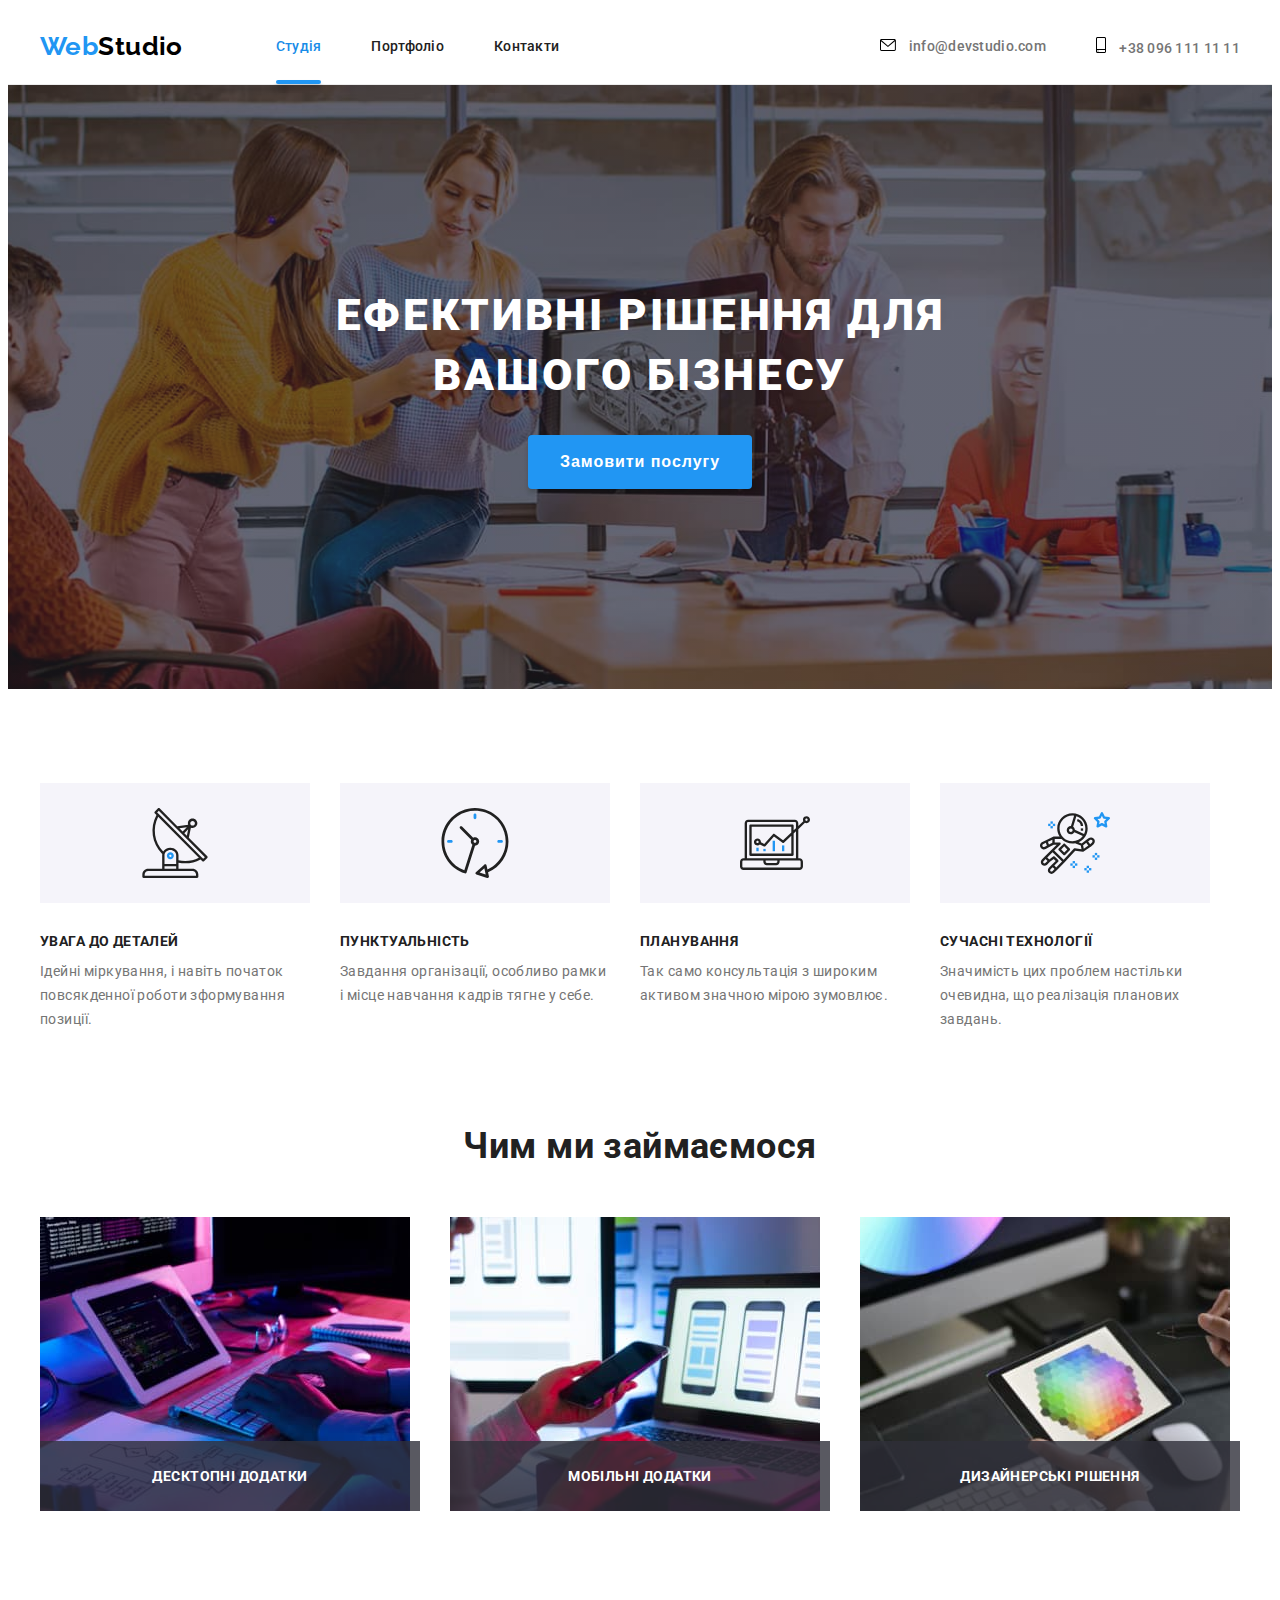
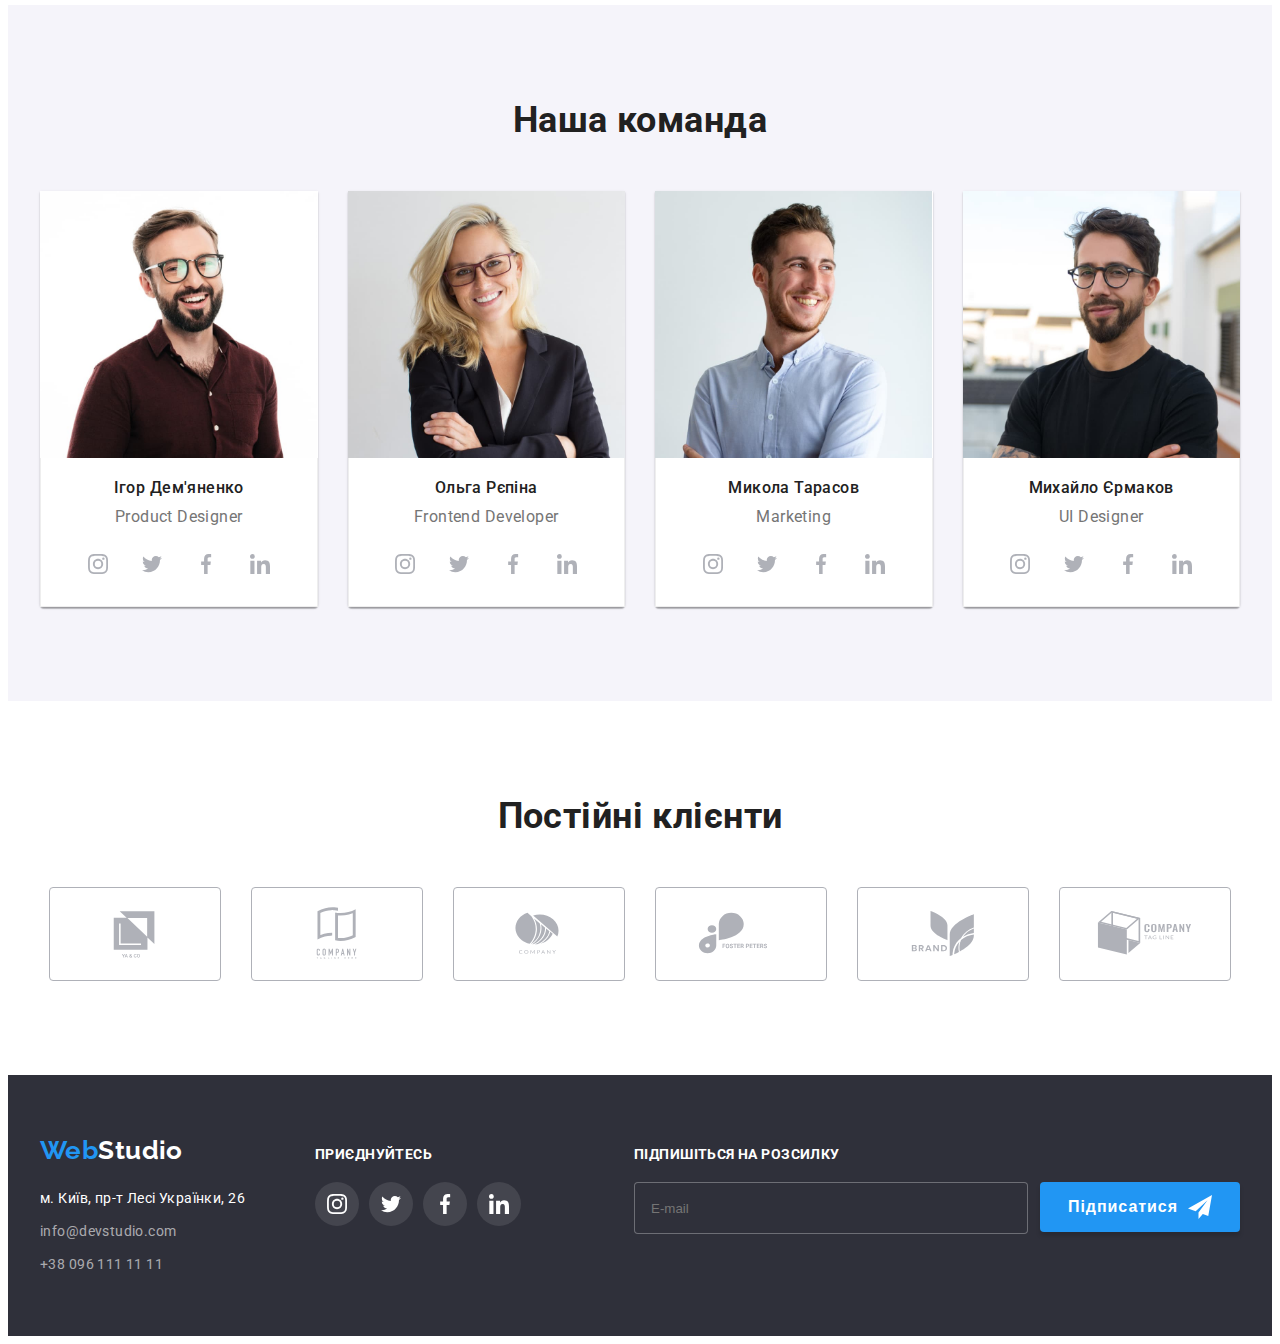
==== commit 14a82012: "hw7bamfinished" ====
--- a/index.html
+++ b/index.html
@@ -6,13 +6,14 @@
     <meta name="viewport" content="width=device-width, initial-scale=1.0" />
     <title>Студія</title>
 
-    <!-- Fonts -->
+    <!-------------------- Fonts -------------------->
     <link rel="preconnect" href="https://fonts.googleapis.com" />
     <link rel="preconnect" href="https://fonts.gstatic.com" crossorigin />
     <link
       href="https://fonts.googleapis.com/css2?family=Raleway:wght@700&family=Roboto:wght@400;500;700;900&display=swap"
       rel="stylesheet"
     />
+    <!--------------------- modern-normalize -------------------->
     <link
       rel="stylesheet"
       href="https://cdnjs.cloudflare.com/ajax/libs/modern-normalize/1.1.0/modern-normalize.min.css"
@@ -21,47 +22,45 @@
       referrerpolicy="no-referrer"
     />
 
-    <!-- Styles -->
+    <!-------------------- Styles -------------------->
     <link rel="stylesheet" href="./styles/styles.css" />
   </head>
 
-  <!-- Site -->
+  <!-------------------- Site -------------------->
   <body>
-    <!-- Header section -->
+    <!-------------------- Header -------------------->
     <header class="header">
       <div class="container header__container">
         <a class="header__logo" lang="en" href="./index.html">
-          <span class="web__logo">Web</span>Studio
+          <span class="web-logo">Web</span>Studio
         </a>
-        <nav class="header-nav">
-          <ul class="site-nav">
-            <li class="site-nav__list site-nav__list--current">
-              <a
-                class="site-nav__item site-nav__list--current"
-                href="./index.html"
+        <nav class="nav">
+          <ul class="nav__list">
+            <li class="nav__item">
+              <a class="nav__link nav__link--current" href="./index.html"
                 >Студія</a
               >
             </li>
-            <li class="site-nav__list">
-              <a class="site-nav__item" href="./portfolio.html">Портфоліо</a>
-            </li>
-            <li class="site-nav__list">
-              <a class="site-nav__item" href="">Контакти</a>
+            <li class="nav__item">
+              <a class="nav__link" href="./portfolio.html">Портфоліо</a>
+            </li>
+            <li class="nav__item">
+              <a class="nav__link" href="">Контакти</a>
             </li>
           </ul>
         </nav>
-        <ul class="header-contacts__list">
-          <li class="header-contacts__item">
-            <a class="header-contacts__email" href="mailto:info@devstudio.com">
-              <svg class="header-contacts__icon" width="16" height="12">
+        <ul class="contacts__list">
+          <li class="contacts__item">
+            <a class="contacts__link" href="mailto:info@devstudio.com">
+              <svg class="contacts__icon" width="16" height="12">
                 <use href="./images/icons.svg#envelope"></use>
               </svg>
               info@devstudio.com
             </a>
           </li>
-          <li class="header-contacts__item">
-            <a class="header-contacts__tel" href="tel:+380961111111"
-              ><svg class="header-contacts__icon" width="10" height="16">
+          <li class="contacts__item">
+            <a class="contacts__link" href="tel:+380961111111"
+              ><svg class="contacts-icon contacts__icon" width="10" height="16">
                 <use href="./images/icons.svg#smartphone"></use>
               </svg>
               +38 096 111 11 11
@@ -70,16 +69,16 @@
         </ul>
       </div>
     </header>
-    <!-- Main section -->
+    <!-------------------- Main section -------------------->
     <main>
-      <!-- Hero section -->
+      <!-------------------- Hero section -------------------->
       <section class="hero section">
         <h1 class="hero__title">Ефективні рішення для вашого бізнесу</h1>
         <button class="hero__button" type="button" data-modal-open>
           Замовити послугу
         </button>
       </section>
-      <!-- About us section -->
+      <!-------------------- About us section -------------------->
       <section class="section about-us">
         <div class="container">
           <h2 class="visually-hidden">Про нас</h2>
@@ -105,9 +104,7 @@
               </p>
             </li>
             <li class="about-us__item icon-astronaut">
-              <h3 class="about-us__title list-studio-title">
-                сучасні технології
-              </h3>
+              <h3 class="about-us__title">сучасні технології</h3>
               <p class="about-us__text">
                 Значимість цих проблем настільки очевидна, що реалізація
                 планових завдань.
@@ -117,47 +114,35 @@
         </div>
       </section>
 
-      <!-- Cases section -->
+      <!-------------------- Cases section -------------------->
       <section class="section cases">
         <div class="container">
-          <h2 class="cases cases__title">Чим ми займаємося</h2>
-          <ul class="cases-cards card-set cases_list">
-            <li class="list-studio card-set-item cases_item">
+          <h2 class="cases__title">Чим ми займаємося</h2>
+          <ul class="card-set cases__list">
+            <li class="card-set__item cases__item">
               <div>
                 <img src="./images/img1.jpg" alt="programer-working" />
-                <div class="list-studio-thumb cases__thumb">
-                  <p
-                    class="list-studio-thumb-description cases__thumb-description"
-                  >
-                    Десктопні додатки
-                  </p>
+                <div class="cases__thumb">
+                  <p class="cases__thumb-description">Десктопні додатки</p>
                 </div>
               </div>
             </li>
-            <li class="list-studio card-set-item cases__item">
+            <li class="card-set__item cases__item">
               <div>
                 <img
                   src="./images/img2.jpg"
                   alt="creating-working-mobile-interface"
                 />
-                <div class="list-studio-thumb cases__thumb">
-                  <p
-                    class="list-studio-thumb-description cases__thumb-description"
-                  >
-                    Мобільні додатки
-                  </p>
+                <div class="cases__thumb">
+                  <p class="cases__thumb-description">Мобільні додатки</p>
                 </div>
               </div>
             </li>
-            <li class="list-studio card-set-item cases__item">
+            <li class="card-set__item cases__item">
               <div>
                 <img src="./images/img3.jpg" alt="selection-graphic-tablet" />
-                <div class="list-studio-thumb cases__thumb">
-                  <p
-                    class="list-studio-thumb-description cases__thumb-description"
-                  >
-                    Дизайнерські рішення
-                  </p>
+                <div class="cases__thumb">
+                  <p class="cases__thumb-description">Дизайнерські рішення</p>
                 </div>
               </div>
             </li>
@@ -165,88 +150,70 @@
         </div>
       </section>
 
-      <!-- Team section -->
-
-      <section class="section team-section">
+      <!-------------------- Team section -------------------->
+
+      <section class="section team">
         <div class="container">
-          <h2 class="team">Наша команда</h2>
-          <ul class="team-list card-set team__list">
-            <li class="list-studio team-item card-set-item team__item">
+          <h2 class="team__title">Наша команда</h2>
+          <ul class="card-set team__list">
+            <li class="card-set__item team__item">
               <img
-                class="team-card team__card"
+                class="team__card"
                 src="./images/img_pd.jpg"
                 alt="Product_Designer"
               />
-              <div class="card-description card__description">
-                <h3 class="team-member team__member">Ігор Дем'яненко</h3>
-                <p class="profession team__profession" lang="en">
-                  Product Designer
-                </p>
-                <ul class="socials-list socials-list">
-                  <li class="socials-item socials-list__item">
-                    <a
-                      class="socials-link socials-list__link"
+              <div class="card__description">
+                <h3 class="team__member">Ігор Дем'яненко</h3>
+                <p class="team__profession" lang="en">Product Designer</p>
+                <ul class="socials__list">
+                  <li class="socials__item">
+                    <a
+                      class="socials__link"
                       href="https://instagram.com"
                       target="_blank"
                       rel="noopener noreferrer"
                       aria-label="Instagram icon"
                     >
-                      <svg
-                        class="socials-icon socials-list__icon"
-                        width="20"
-                        height="20"
-                      >
+                      <svg class="socials__icon" width="20" height="20">
                         <use href="./images/icons.svg#instagram-link"></use>
                       </svg>
                     </a>
                   </li>
-                  <li class="socials-item socials-list__item">
-                    <a
-                      class="socials-link socials-list__link"
+                  <li class="socials__item">
+                    <a
+                      class="socials__link"
                       href="https://twitter.com"
                       aria-label="Twitter icon"
                       target="_blank"
                       rel="noopener noreferrer"
                     >
-                      <svg
-                        class="socials-icon socials-list__icon"
-                        width="20"
-                        height="20"
-                      >
+                      <svg class="socials__icon" width="20" height="20">
                         <use href="./images/icons.svg#twitter-link"></use>
                       </svg>
                     </a>
                   </li>
-                  <li class="socials-item socials-list__item">
-                    <a
-                      class="socials-link socials-list__link"
+                  <li class="socials__item">
+                    <a
+                      class="socials__link"
                       href="https://facebook.com"
                       aria-label="Facebook icon"
                       target="_blank"
                       rel="noopener noreferrer"
                     >
-                      <svg
-                        class="socials-icon socials-list__icon"
-                        width="20"
-                        height="20"
-                      >
+                      <svg class="socials__icon" width="20" height="20">
                         <use href="./images/icons.svg#facebook-link"></use>
                       </svg>
                     </a>
                   </li>
-                  <li class="socials-item socials-list__item">
-                    <a
-                      class="socials-link socials-list__link"
+                  <li class="socials__item">
+                    <a
+                      class="socials__link"
                       href="https://linkedin.com"
                       aria-label="LinkedIn icon"
                       target="_blank"
                       rel="noopener noreferrer"
                     >
-                      <svg
-                        class="socials-icon socials-list__icon"
-                        width="20"
-                        height="20"
-                      >
+                      <svg class="socials__icon" width="20" height="20">
                         <use href="./images/icons.svg#linkedin-link"></use>
                       </svg>
                     </a>
@@ -254,82 +221,64 @@
                 </ul>
               </div>
             </li>
-            <li class="list-studio team-item card-set-item team__item">
+            <li class="card-set__item team__item">
               <img
-                class="team-card team__card"
+                class="team__card"
                 src="./images/img_fe.jpg"
                 alt="Frontend Developer"
               />
-              <div class="card-description card__description">
-                <h3 class="team-member team__member">Ольга Рєпіна</h3>
-                <p class="profession team__profession" lang="en">
-                  Frontend Developer
-                </p>
-                <ul class="socials-list">
-                  <li class="socials-item socials-list__item">
-                    <a
-                      class="socials-link socials-list__link"
+              <div class="card__description">
+                <h3 class="team__member">Ольга Рєпіна</h3>
+                <p class="team__profession" lang="en">Frontend Developer</p>
+                <ul class="socials__list">
+                  <li class="socials__item">
+                    <a
+                      class="socials__link"
                       href="https://instagram.com"
                       target="_blank"
                       rel="noopener noreferrer"
                       aria-label="Instagram icon"
                     >
-                      <svg
-                        class="socials-icon socials-list__icon"
-                        width="20"
-                        height="20"
-                      >
+                      <svg class="socials__icon" width="20" height="20">
                         <use href="./images/icons.svg#instagram-link"></use>
                       </svg>
                     </a>
                   </li>
-                  <li class="socials-item socials-list__item">
-                    <a
-                      class="socials-link socials-list__link"
+                  <li class="socials__item">
+                    <a
+                      class="socials__link"
                       href="https://twitter.com"
                       aria-label="Twitter icon"
                       target="_blank"
                       rel="noopener noreferrer"
                     >
-                      <svg
-                        class="socials-icon socials-list__icon"
-                        width="20"
-                        height="20"
-                      >
+                      <svg class="socials__icon" width="20" height="20">
                         <use href="./images/icons.svg#twitter-link"></use>
                       </svg>
                     </a>
                   </li>
-                  <li class="socials-item socials-list__item">
-                    <a
-                      class="socials-link"
+                  <li class="socials__item">
+                    <a
+                      class="socials__link"
                       href="https://facebook.com"
                       aria-label="Facebook icon"
                       target="_blank"
                       rel="noopener noreferrer"
                     >
-                      <svg
-                        class="socials-icon socials-list__icon"
-                        width="20"
-                        height="20"
-                      >
+                      <svg class="socials__icon" width="20" height="20">
                         <use href="./images/icons.svg#facebook-link"></use>
                       </svg>
                     </a>
                   </li>
-                  <li class="socials-item socials-list__item">
-                    <a
-                      class="socials-link socials-list__link"
+                  <li class="socials__item">
+                    <a
+                      class="socials__link"
                       href="https://linkedin.com"
                       aria-label="LinkedIn icon"
                       target="_blank"
                       rel="noopener noreferrer"
                     >
-                      <svg
-                        class="socials-icon socials-list__icon"
-                        width="20"
-                        height="20"
-                      >
+                      <svg class="socials__icon" width="20" height="20">
                         <use href="./images/icons.svg#linkedin-link"></use>
                       </svg>
                     </a>
@@ -337,80 +286,64 @@
                 </ul>
               </div>
             </li>
-            <li class="list-studio team-item card-set-item team__item">
+            <li class="card-set__item team__item">
               <img
-                class="team-card team__card"
+                class="team__card"
                 src="./images/img_m.jpg"
                 alt="Marketing"
               />
-              <div class="card-description card__description">
-                <h3 class="team-member team__member">Микола Тарасов</h3>
-                <p class="profession team__profession" lang="en">Marketing</p>
-                <ul class="socials-list">
-                  <li class="socials-item socials-list__item">
-                    <a
-                      class="socials-link socials-list__link"
+              <div class="card__description">
+                <h3 class="team__member">Микола Тарасов</h3>
+                <p class="team__profession" lang="en">Marketing</p>
+                <ul class="socials__list">
+                  <li class="socials__item">
+                    <a
+                      class="socials__link"
                       href="https://instagram.com"
                       target="_blank"
                       rel="noopener noreferrer"
                       aria-label="Instagram icon"
                     >
-                      <svg
-                        class="socials-icon socials-list__icon"
-                        width="20"
-                        height="20"
-                      >
+                      <svg class="socials__icon" width="20" height="20">
                         <use href="./images/icons.svg#instagram-link"></use>
                       </svg>
                     </a>
                   </li>
-                  <li class="socials-item socials-list__item">
-                    <a
-                      class="socials-link socials-list__link"
+                  <li class="socials__item">
+                    <a
+                      class="socials__link"
                       href="https://twitter.com"
                       aria-label="Twitter icon"
                       target="_blank"
                       rel="noopener noreferrer"
                     >
-                      <svg
-                        class="socials-icon socials-list__icon"
-                        width="20"
-                        height="20"
-                      >
+                      <svg class="socials__icon" width="20" height="20">
                         <use href="./images/icons.svg#twitter-link"></use>
                       </svg>
                     </a>
                   </li>
-                  <li class="socials-item socials-list__item">
-                    <a
-                      class="socials-link socials-list__link"
+                  <li class="socials__item">
+                    <a
+                      class="socials__link"
                       href="https://facebook.com"
                       aria-label="Facebook icon"
                       target="_blank"
                       rel="noopener noreferrer"
                     >
-                      <svg
-                        class="socials-icon socials-list__icon"
-                        width="20"
-                        height="20"
-                      >
+                      <svg class="socials__icon" width="20" height="20">
                         <use href="./images/icons.svg#facebook-link"></use>
                       </svg>
                     </a>
                   </li>
-                  <li class="socials-item socials-list__item">
-                    <a
-                      class="socials-link socials-list__link"
+                  <li class="socials__item">
+                    <a
+                      class="socials__link"
                       href="https://linkedin.com"
                       aria-label="LinkedIn icon"
                       target="_blank"
                       rel="noopener noreferrer"
                     >
-                      <svg
-                        class="socials-icon socials-list__icon"
-                        width="20"
-                        height="20"
-                      >
+                      <svg class="socials__icon" width="20" height="20">
                         <use href="./images/icons.svg#linkedin-link"></use>
                       </svg>
                     </a>
@@ -418,80 +351,64 @@
                 </ul>
               </div>
             </li>
-            <li class="list-studio team-item card-set-item team__item">
+            <li class="card-set__item team__item">
               <img
-                class="team-card team__card"
+                class="team__card"
                 src="./images/img_uid.jpg"
                 alt="UI Designer"
               />
-              <div class="card-description card__description">
-                <h3 class="team-member team__member">Михайло Єрмаков</h3>
-                <p class="profession team__profession" lang="en">UI Designer</p>
-                <ul class="socials-list">
-                  <li class="socials-item socials-list__item">
-                    <a
-                      class="socials-link socials-list__link"
+              <div class="card__description">
+                <h3 class="team__member">Михайло Єрмаков</h3>
+                <p class="team__profession" lang="en">UI Designer</p>
+                <ul class="socials__list">
+                  <li class="socials__item">
+                    <a
+                      class="socials__link"
                       href="https://instagram.com"
                       target="_blank"
                       rel="noopener noreferrer"
                       aria-label="Instagram icon"
                     >
-                      <svg
-                        class="socials-icon socials-list__icon"
-                        width="20"
-                        height="20"
-                      >
+                      <svg class="socials__icon" width="20" height="20">
                         <use href="./images/icons.svg#instagram-link"></use>
                       </svg>
                     </a>
                   </li>
-                  <li class="socials-item socials-list__item">
-                    <a
-                      class="socials-link socials-list__link"
+                  <li class="socials__item">
+                    <a
+                      class="socials__link"
                       href="https://twitter.com"
                       aria-label="Twitter icon"
                       target="_blank"
                       rel="noopener noreferrer"
                     >
-                      <svg
-                        class="socials-icon socials-list__icon"
-                        width="20"
-                        height="20"
-                      >
+                      <svg class="socials__icon" width="20" height="20">
                         <use href="./images/icons.svg#twitter-link"></use>
                       </svg>
                     </a>
                   </li>
-                  <li class="socials-item socials-list__item">
-                    <a
-                      class="socials-link socials-list__link"
+                  <li class="socials__item">
+                    <a
+                      class="socials__link"
                       href="https://facebook.com"
                       aria-label="Facebook icon"
                       target="_blank"
                       rel="noopener noreferrer"
                     >
-                      <svg
-                        class="socials-icon socials-list__icon"
-                        width="20"
-                        height="20"
-                      >
+                      <svg class="socials__icon" width="20" height="20">
                         <use href="./images/icons.svg#facebook-link"></use>
                       </svg>
                     </a>
                   </li>
-                  <li class="socials-item socials-list__item">
-                    <a
-                      class="socials-link socials-list__link"
+                  <li class="socials__item">
+                    <a
+                      class="socials__link"
                       href="https://linkedin.com"
                       aria-label="LinkedIn icon"
                       target="_blank"
                       rel="noopener noreferrer"
                     >
-                      <svg
-                        class="socials-icon socials-list__icon"
-                        width="20"
-                        height="20"
-                      >
+                      <svg class="socials__icon" width="20" height="20">
                         <use href="./images/icons.svg#linkedin-link"></use>
                       </svg>
                     </a>
@@ -503,109 +420,85 @@
         </div>
       </section>
 
-      <!-- Client's section -->
+      <!-------------------- Client's section -------------------->
       <section class="section client">
-        <div class="container clients-container">
-          <h2 class="client-title client__title">Постійні клієнти</h2>
-          <ul class="clients-list client-list">
-            <li class="clients-list-item client-list__item">
-              <a
-                class="clients-link client-list__link"
+        <div class="container client__container">
+          <h2 class="client__title">Постійні клієнти</h2>
+          <ul class="client__list">
+            <li class="client__item">
+              <a
+                class="client__link"
                 href=""
                 target="_blank"
                 rel="noopener noreferrer"
                 aria-label=""
               >
-                <svg
-                  class="clients-icon client-list__icon"
-                  width="106"
-                  height="60"
-                >
+                <svg class="client__icon" width="106" height="60">
                   <use href="./images/icons.svg#logo1"></use>
                 </svg>
               </a>
             </li>
-            <li class="clients-list-item client-list__item">
-              <a
-                class="clients-link client-list__link"
+            <li class="client__item">
+              <a
+                class="client__link"
                 href=""
                 target="_blank"
                 rel="noopener noreferrer"
                 aria-label=""
               >
-                <svg
-                  class="clients-icon client-list__icon"
-                  width="106"
-                  height="60"
-                >
+                <svg class="client__icon" width="106" height="60">
                   <use href="./images/icons.svg#logo2"></use>
                 </svg>
               </a>
             </li>
-            <li class="clients-list-item client-list__item">
-              <a
-                class="clients-link client-list__link"
+            <li class="client__item">
+              <a
+                class="client__link"
                 href=""
                 target="_blank"
                 rel="noopener noreferrer"
                 aria-label=""
               >
-                <svg
-                  class="clients-icon client-list__icon"
-                  width="106"
-                  height="60"
-                >
+                <svg class="client__icon" width="106" height="60">
                   <use href="./images/icons.svg#logo3"></use>
                 </svg>
               </a>
             </li>
-            <li class="clients-list-item client-list__item">
-              <a
-                class="clients-link client-list__link"
+            <li class="client__item">
+              <a
+                class="client__link"
                 href=""
                 target="_blank"
                 rel="noopener noreferrer"
                 aria-label=""
               >
-                <svg
-                  class="clients-icon client-list__icon"
-                  width="106"
-                  height="60"
-                >
+                <svg class="client__icon" width="106" height="60">
                   <use href="./images/icons.svg#logo4"></use>
                 </svg>
               </a>
             </li>
-            <li class="clients-list-item client-list__item">
-              <a
-                class="clients-link client-list__link"
+            <li class="client__item">
+              <a
+                class="client__link"
                 href=""
                 target="_blank"
                 rel="noopener noreferrer"
                 aria-label=""
               >
-                <svg
-                  class="clients-icon client-list__icon"
-                  width="106"
-                  height="60"
-                >
+                <svg class="client__icon" width="106" height="60">
                   <use href="./images/icons.svg#logo5"></use>
                 </svg>
               </a>
             </li>
-            <li class="clients-list-item client-list__item">
-              <a
-                class="clients-link client-list__link"
+            <li class="client__item">
+              <a
+                class="client__link"
                 href=""
                 target="_blank"
                 rel="noopener noreferrer"
                 aria-label=""
               >
-                <svg
-                  class="clients-icon client-list__icon"
-                  width="106"
-                  height="60"
-                >
+                <svg class="client__icon" width="106" height="60">
                   <use href="./images/icons.svg#logo6"></use>
                 </svg>
               </a>
@@ -615,19 +508,19 @@
       </section>
     </main>
 
-    <!-- Footer -->
+    <!-------------------- Footer -------------------->
 
     <footer class="footer">
-      <div class="container footer-container footer__container">
-        <div class="footer-contacts footer__contacts">
-          <a class="footer-logo footer__logo" lang="en" href="./index.html">
+      <div class="container footer__container">
+        <div class="footer__contacts">
+          <a class="footer__logo" lang="en" href="./index.html">
             <span class="web-logo">Web</span>Studio</a
           >
           <address>
-            <ul class="footer-list">
-              <li class="list-studio footer-list-item footer-list__item">
+            <ul class="footer__list">
+              <li class="footer__item">
                 <a
-                  class="footer-adress footer__adress"
+                  class="footer__adress"
                   href="https://goo.gl/maps/SowUrspjPFDkWuth7"
                   target="_blank"
                   rel="noopener noreferrer nofollow"
@@ -635,120 +528,97 @@
                   м. Київ, пр-т Лесі Українки, 26
                 </a>
               </li>
-              <li class="list-studio footer-list-item footer-list__item">
-                <a class="footer-mail" href="mailto:info@devstudio.com"
+              <li class="footer__item">
+                <a class="footer__mail" href="mailto:info@devstudio.com"
                   >info@devstudio.com</a
                 >
               </li>
-              <li class="list-studio footer-list-item footer-list__item">
-                <a class="footer-tel footer__tel" href="tel:+380961111111"
+              <li class="footer__item">
+                <a class="footer__tel" href="tel:+380961111111"
                   >+38 096 111 11 11</a
                 >
               </li>
             </ul>
           </address>
         </div>
-        <div class="footer-connection-container connection-container">
-          <p class="footer-connection-title connection-container__title">
+        <div class="connection__container">
+          <p class="connection__text">
             <strong>приєднуйтесь</strong>
           </p>
-          <ul class="socials-list">
-            <li class="socials-item socials-list__item">
-              <a
-                class="socials-link socials-list__link"
+          <ul class="socials__list">
+            <li class="socials__item">
+              <a
+                class="socials__link"
                 href="https://instagram.com"
                 target="_blank"
                 rel="noopener noreferrer"
                 aria-label="Instagram icon"
               >
-                <svg
-                  class="socials-icon socials-list__icon"
-                  width="20"
-                  height="20"
-                >
+                <svg class="socials__icon" width="20" height="20">
                   <use href="./images/icons.svg#instagram-link"></use>
                 </svg>
               </a>
             </li>
-            <li class="socials-item socials-list__item">
-              <a
-                class="socials-link socials-list__link"
+            <li class="socials__item">
+              <a
+                class="socials__link"
                 href="https://twitter.com"
                 aria-label="Twitter icon"
                 target="_blank"
                 rel="noopener noreferrer"
               >
-                <svg
-                  class="socials-icon socials-list__icon"
-                  width="20"
-                  height="20"
-                >
+                <svg class="socials__icon" width="20" height="20">
                   <use href="./images/icons.svg#twitter-link"></use>
                 </svg>
               </a>
             </li>
-            <li class="socials-item socials-list__item">
-              <a
-                class="socials-link socials-list__link"
+            <li class="socials__item">
+              <a
+                class="socials__link"
                 href="https://facebook.com"
                 aria-label="Facebook icon"
                 target="_blank"
                 rel="noopener noreferrer"
               >
-                <svg
-                  class="socials-icon socials-list__icon"
-                  width="20"
-                  height="20"
-                >
+                <svg class="socials__icon" width="20" height="20">
                   <use href="./images/icons.svg#facebook-link"></use>
                 </svg>
               </a>
             </li>
-            <li class="socials-item socials-list__item">
-              <a
-                class="socials-link socials-list__link"
+            <li class="socials__item">
+              <a
+                class="socials__link"
                 href="https://linkedin.com"
                 aria-label="LinkedIn icon"
                 target="_blank"
                 rel="noopener noreferrer"
               >
-                <svg
-                  class="socials-icon socials-list__icon"
-                  width="20"
-                  height="20"
-                >
+                <svg class="socials__icon" width="20" height="20">
                   <use href="./images/icons.svg#linkedin-link"></use>
                 </svg>
               </a>
             </li>
           </ul>
         </div>
-        <div class="footer-subscription-container subscription-container">
-          <p class="footer-connection-title connection-container__title">
+        <div class="subscription__container">
+          <p class="subscription__text">
             <strong>Підпишіться на розсилку </strong>
           </p>
           <form
-            class="footer-subscription-form connection-container__form"
+            class="subscription__form"
             name="footer_subscription_form"
             action="javascript:void(0);"
           >
             <input
-              class="footer-form-subscription connection-container__subscription"
+              class="subscription__field"
               type="text"
               name="subscription_mail"
               id="subscription_mail"
               placeholder="E-mail"
             />
-            <button
-              class="footer-subscription-button connection-container__btn"
-              type="submit"
-            >
+            <button class="subscription__bnt" type="submit">
               Підписатися
-              <svg
-                class="subscription-icon connection-container__icon"
-                width="24"
-                height="24"
-              >
+              <svg class="subscription__icon" width="24" height="24">
                 <use href="./images/icons.svg#icon-send"></use>
               </svg>
             </button>
@@ -757,23 +627,29 @@
       </div>
     </footer>
 
-    <!-- Modal window -->
+    <!-------------------- Modal window -------------------->
     <div class="backdrop is-hidden" data-modal>
       <div class="modal" data-modal-window>
-        <button class="modal-btn" data-modal-close>
-          <svg class="modal-icon" width="11" height="11">
+        <button class="modal-btn close__btn" data-modal-close>
+          <svg class="modal-icon close__icon" width="11" height="11">
             <use href="./images/icons.svg#close-icon"></use>
           </svg>
         </button>
-        <strong class="modal-label"
+        <strong class="modal-label modal__title"
           >Залиште свої дані, ми вам передзвонимо
         </strong>
-        <form class="modal-form" name="modal_form" action="javascript:void(0);">
-          <div class="modal-form-group" role="group">
-            <label class="modal-form-label" for="user_name">Ім'я </label>
-            <div class="modal-form-wrapper">
+        <form
+          class="modal-form modal__form"
+          name="modal_form"
+          action="javascript:void(0);"
+        >
+          <div class="modal-form-group form__group" role="group">
+            <label class="modal-form-label form__label" for="user_name"
+              >Ім'я
+            </label>
+            <div class="modal-form-wrapper form__wrapper">
               <input
-                class="modal-form-field"
+                class="modal-form-field form__field"
                 type="text"
                 name="user_name"
                 id="user_name"
@@ -781,55 +657,68 @@
                 required
                 placeholder=" "
               />
-              <svg class="modal-form-icon" width="18" height="18">
+              <svg class="modal-form-icon form__icon" width="18" height="18">
                 <use href="./images/icons.svg#person-icon"></use>
               </svg>
             </div>
-            <label class="modal-form-label" for="user_phone">Телефон</label>
-            <div class="modal-form-wrapper">
+            <label class="modal-form-label form__label" for="user_phone"
+              >Телефон</label
+            >
+            <div class="modal-form-wrapper form__wrapper">
               <input
-                class="modal-form-field"
+                class="modal-form-field form__field"
                 type="tel"
                 name="user_phone"
                 id="user_phone"
               />
-              <svg class="modal-form-icon" width="18" height="18">
+              <svg class="modal-form-icon form__icon" width="18" height="18">
                 <use href="./images/icons.svg#phone-icon"></use>
               </svg>
             </div>
-            <label class="modal-form-label" for="user_mail">Пошта</label>
-            <div class="modal-form-wrapper">
+            <label class="modal-form-label form__label" for="user_mail"
+              >Пошта</label
+            >
+            <div class="modal-form-wrapper form__wrapper">
               <input
-                class="modal-form-field"
+                class="modal-form-field form__field"
                 type="text"
                 name="user_mail"
                 id="user_mail"
               />
-              <svg class="modal-form-icon" width="18" height="18">
+              <svg class="modal-form-icon form__icon" width="18" height="18">
                 <use href="./images/icons.svg#email-icon"></use>
               </svg>
             </div>
-            <label class="modal-form-label" for="user_comment">Коментар</label>
+            <label class="modal-form-label form__label" for="user_comment"
+              >Коментар</label
+            >
             <textarea
-              class="modal-form-comment"
+              class="modal-form-comment form__comment"
               name="user_comment"
               id="user_comment"
               rows="8"
               placeholder="Введіть текст"
             ></textarea>
           </div>
-          <div class="modal-form-agreement" role="group">
-            <label class="modal-form-agreement-label" for="user_agreement">
+          <div class="modal-form-agreement form__agreement" role="group">
+            <label
+              class="modal-form-agreement-label agreement__label"
+              for="user_agreement"
+            >
               <input
-                class="modal-form-checkbox"
+                class="modal-form-checkbox agreement__checkbox"
                 type="checkbox"
                 id="user_agreement"
               />
               Погоджуюся з розсилкою та приймаю
-              <a class="modal-form-agreement-link" href="">Умови договору</a>
+              <a class="modal-form-agreement-link agreement__link" href=""
+                >Умови договору</a
+              >
             </label>
           </div>
-          <button class="modal-form-button" type="submit">Відправити</button>
+          <button class="modal-form-button submit__btn" type="submit">
+            Відправити
+          </button>
         </form>
       </div>
     </div>
--- a/styles/styles.css
+++ b/styles/styles.css
@@ -27,19 +27,18 @@
 }
 
 /*----------------------reset----------------------*/
-.list-studio,
-.list-portfolio,
-.site-nav,
-.site__nav-list,
-.footer-list,
-.header-contacts-list,
-.portfolio-menu,
-.portfolio-menu-item,
-.about-us-list,
-.cases-cards,
-.team-list,
-.clients-list,
-.socials-list {
+
+.projects__list,
+.nav,
+.nav__list,
+.footer__list,
+.contacts__list,
+.filter__list,
+.about-us__list,
+.cases__list,
+.team__list,
+.client__list,
+.socials__list {
   list-style: none;
   margin: 0;
   padding: 0;
@@ -106,22 +105,22 @@
   text-decoration: none;
 }
 
-.web__logo {
+.web-logo {
   color: var(--web-logo-color);
 }
-.header__nav {
+.nav {
   display: flex;
   align-items: center;
   justify-content: space-between;
 }
-.site__nav {
-  display: flex;
-}
-
-.site__nav-list:not(:last-child) {
+.nav__list {
+  display: flex;
+}
+
+.nav__item:not(:last-child) {
   margin-right: 50px;
 }
-.site__nav-item {
+.nav__link {
   position: relative;
   display: block;
   padding-top: 30px;
@@ -134,11 +133,11 @@
   transition: color 250ms cubic-bezier(0.4, 0, 0.2, 1);
 }
 
-.site__nav-item--current {
+.nav__link--current {
   color: var(--link-active);
 }
 
-.site__nav-item--current::after {
+.nav__link--current::after {
   content: "";
   position: absolute;
   left: 0;
@@ -153,27 +152,27 @@
   background-color: var(--link-decoration-color);
 }
 
-.site__nav-item:hover,
-.site__nav-item:focus,
-.site__nav-item:active {
+.nav__link:hover,
+.nav__link:focus,
+.nav__link:active {
   color: var(--link-active);
 }
-.header__contacts-list {
+
+.contacts__list {
   display: flex;
   margin-left: auto;
   padding: 0;
 }
 
-.header-contacts-item {
-  display: flex;
-  align-items: center;
-}
-
-.header-contacts-item:not(:last-child) {
+.contacts__item {
+  display: flex;
+  align-items: center;
+}
+
+.contacts__item:not(:last-child) {
   margin-right: 50px;
 }
-.header-email,
-.header-tel {
+.contacts__link {
   position: relative;
   text-decoration: none;
   font-size: 14px;
@@ -184,14 +183,12 @@
   transition: color 250ms cubic-bezier(0.4, 0, 0.2, 1);
 }
 
-.contacts-icon {
+.contacts__icon {
   margin-right: 10px;
 }
 
-.header-email:hover,
-.header-tel:hover,
-.header-email:focus,
-.header-tel:focus {
+.contacts__link:hover,
+.contacts__link:focus {
   color: var(--link-decoration-color);
   fill: var(--link-decoration-color);
 }
@@ -213,7 +210,7 @@
   background-size: cover;
   background-color: var(--bg-color);
 }
-.hero-title {
+.hero__title {
   width: 700px;
   margin: 0 auto;
   margin-bottom: 30px;
@@ -225,7 +222,7 @@
   letter-spacing: 0.06em;
   text-transform: uppercase;
 }
-.hero-button {
+.hero__button {
   display: block;
   margin: 0 auto;
   padding: 10px 30px;
@@ -249,11 +246,11 @@
 
 /* About us */
 
-.about-us-list {
-  display: flex;
-}
-
-.about-us-list-item::before {
+.about-us__list {
+  display: flex;
+}
+
+.about-us__item::before {
   content: "";
   display: block;
   margin-bottom: 30px;
@@ -279,13 +276,43 @@
   background-image: url(../images/astronaut.svg);
 }
 
-.about-us-list-item:not(:last-child) {
+.about-us__item:not(:last-child) {
   margin-right: 30px;
 }
-.list-studio {
+
+.about-us__title {
+  margin-bottom: 10px;
+  font-style: normal;
+  font-size: 14px;
+  line-height: calc(16 / 14);
+  text-transform: uppercase;
+}
+
+.about-us__text {
+  width: 270px;
+  line-height: calc(24 / 14);
+  color: var(--description-text);
+}
+
+/* Cases */
+
+.cases {
+  display: flex;
+  padding-top: 0;
+}
+
+.cases__title {
+  margin-bottom: 50px;
+  font-size: 36px;
+  line-height: calc(42 / 36);
+  text-align: center;
+}
+
+.cases__item {
   position: relative;
 }
-.list-studio-thumb {
+
+.cases__thumb {
   position: absolute;
   bottom: 0;
   left: 0;
@@ -298,7 +325,7 @@
   background-color: rgba(47, 48, 58, 0.8);
 }
 
-.list-studio-thumb-description {
+.cases__thumb-description {
   font-weight: 700;
   font-size: 14px;
   line-height: 16px;
@@ -308,46 +335,26 @@
   color: var(--secondary-title-color);
 }
 
-.list-studio-title {
-  margin-bottom: 10px;
-  font-style: normal;
-  font-size: 14px;
-  line-height: calc(16 / 14);
-  text-transform: uppercase;
-}
-
-.title-text {
-  width: 270px;
-  line-height: calc(24 / 14);
-  color: var(--description-text);
-}
-
-.cases-section {
-  display: flex;
-  padding-top: 0;
-}
-
-.cases,
+/* Team */
+
 .team {
+  display: flex;
+  background-color: var(--secondary-btn-back-color);
+}
+
+.team__title {
   margin-bottom: 50px;
   font-size: 36px;
   line-height: calc(42 / 36);
   text-align: center;
 }
 
-/* Team */
-
-.team-section {
-  display: flex;
-  background-color: var(--secondary-btn-back-color);
-}
-
-.card-description {
+.card__description {
   padding-top: 30px;
   padding-bottom: 30px;
 }
 
-.team-item {
+.team__item {
   background-color: var(--main-title-color);
   --items: 4;
   border-radius: 0px 0px 4px 4px;
@@ -355,7 +362,7 @@
     0px 2px 1px rgba(0, 0, 0, 0.2);
 }
 
-.team-member {
+.team__member {
   margin-bottom: 10px;
   font-weight: 500;
   font-size: 16px;
@@ -363,7 +370,7 @@
   text-align: center;
 }
 
-.profession {
+.team__profession {
   margin-bottom: 16px;
   font-size: 16px;
   line-height: calc(19 / 16);
@@ -373,20 +380,20 @@
 
 /* Clients */
 
-.client-title {
+.client__title {
   margin-bottom: 50px;
   font-size: 36px;
   line-height: calc(42 / 36);
   text-align: center;
 }
-.clients-list {
+.client__list {
   display: flex;
   justify-content: center;
   align-items: center;
   gap: 30px;
 }
 
-.clients-link {
+.client__link {
   display: flex;
   align-items: center;
   justify-content: center;
@@ -400,8 +407,8 @@
     background-color 250ms cubic-bezier(0.4, 0, 0.2, 1);
 }
 
-.clients-link:hover,
-.clients-link:focus {
+.client__link:hover,
+.client__link:focus {
   border: 1px solid;
   border-color: var(--link-active);
   fill: var(--link-decoration-color);
@@ -410,19 +417,19 @@
 
 /* Socials links */
 
-.socials-list {
+.socials__list {
   display: flex;
   justify-content: center;
   align-items: center;
   gap: 10px;
 }
 
-.socials-item {
+.socials__item {
   width: 44px;
   height: 44px;
 }
 
-.socials-link {
+.socials__link {
   display: flex;
   justify-content: center;
   align-items: center;
@@ -434,17 +441,17 @@
     background-color 250ms cubic-bezier(0.4, 0, 0.2, 1);
 }
 
-.socials-link:hover,
-.socials-link:focus {
+.socials__link:hover,
+.socials__link:focus {
   fill: var(--secondary-title-color);
   background-color: var(--link-decoration-color);
 }
 
 /* Buttons */
 
-.hero-button:hover,
-.hero-button:focus,
-.hero-button:active {
+.hero__button:hover,
+.hero__button:focus,
+.hero__button:active {
   color: var(--hero-btn-color);
   background-color: var(--link-active);
   box-shadow: var(--btn-box-shadow);
@@ -452,7 +459,7 @@
   border-color: transparent;
 }
 
-.button-portfolio {
+.filter__btn {
   padding: 6px 22px;
   font-family: Roboto;
   font-weight: 500;
@@ -467,8 +474,8 @@
     background-color 250ms cubic-bezier(0.4, 0, 0.2, 1);
 }
 
-.button-portfolio:hover,
-.button-portfolio:focus {
+.filter__btn:hover,
+.filter__btn:focus {
   color: var(--hero-btn-color);
   background-color: var(--link-decoration-color);
   box-shadow: 0px 4px 4px rgba(0, 0, 0, 0.25);
@@ -478,35 +485,36 @@
 /* Portfolio */
 /* Portfolio menu */
 
-.portfolio-filter {
+.filter {
   display: flex;
   justify-content: center;
   margin-bottom: 50px;
 }
-.portfolio-menu {
-  display: flex;
-}
-.portfolio-menu-item:not(:last-child) {
+.filter__list {
+  display: flex;
+}
+.filter__item:not(:last-child) {
   margin-right: 10px;
 }
 
-.list-portfolio-item {
+/* ----------------------Gallery----------------- */
+
+.projects__item {
   background: var(--secondary-title-color);
 }
 
-.list-portfolio-link {
+.projects__link {
   display: block;
   text-decoration: none;
 }
 
-.list-portfolio-link:hover {
+.projects__link:hover,
+.projects__link:focus {
   text-decoration: none;
   box-shadow: 0px 4px 4px rgba(0, 0, 0, 0.25);
 }
 
-/* Gallery */
-
-.overlay-thumb {
+.overlay__thumb {
   position: relative;
   overflow: hidden;
 }
@@ -515,20 +523,22 @@
   position: absolute;
   top: 0;
   left: 0;
-  transform: translateY(100%);
-
+
+  display: flex;
+  align-items: center;
   width: 100%;
   height: 100%;
   padding: 63px 24px;
-  display: flex;
-  align-items: center;
+
   color: #ffffff;
   background-color: rgba(33, 150, 243, 0.9);
   backdrop-filter: blur(2px);
+
   transition: transform 250ms cubic-bezier(0.4, 0, 0.2, 1);
-}
-
-.overlay-text {
+  transform: translateY(100%);
+}
+
+.overlay__text {
   width: 322px;
   height: 168px;
   text-align: left;
@@ -536,41 +546,47 @@
   line-height: calc(28 / 18);
   letter-spacing: 0.03em;
 }
-.list-portfolio-item:hover .overlay {
+.projects__item:hover .overlay,
+.projects__item:focus .overlay {
   transform: translateY(0);
 }
 
-.portfolio-card-description {
+.card__description {
   padding: 20px 24px;
   border-right: 1px solid var(--portfolio-border-color);
   border-bottom: 1px solid var(--portfolio-border-color);
   border-left: 1px solid var(--portfolio-border-color);
 }
 
-.card-set {
-  display: flex;
-  flex-wrap: wrap;
-  gap: var(--indent);
-}
-.card-set-item {
-  flex-basis: calc(
-    (100% - var(--indent) * (var(--items) - 1)) / (var(--items))
-  );
-}
-
-.project-title {
+.card__title {
   font-size: 18px;
   line-height: calc(36 / 18);
   letter-spacing: 0.06em;
   color: var(--body-color);
 }
-.project-description {
+.card__text {
   font-size: 16px;
   line-height: calc(30 / 16);
   letter-spacing: 0.03em;
   color: var(--description-text);
 }
 
+/* Card set start*/
+
+.card-set {
+  display: flex;
+  flex-wrap: wrap;
+  gap: var(--indent);
+}
+
+.card-set__item {
+  flex-basis: calc(
+    (100% - var(--indent) * (var(--items) - 1)) / (var(--items))
+  );
+}
+
+/* Card set end */
+
 /*----------------------Footer-----------------*/
 
 .footer {
@@ -578,15 +594,15 @@
   background-color: var(--footer-bg-color);
 }
 
-.footer-container {
+.footer__container {
   display: flex;
   align-items: baseline;
 }
-.footer-contacts {
+.footer__contacts {
   margin-right: 70px;
 }
 
-.footer-logo {
+.footer__logo {
   display: block;
   margin-bottom: 20px;
   font-family: Raleway, sans-serif;
@@ -598,24 +614,24 @@
   text-decoration: none;
 }
 
-.footer-list-item:not(:last-child) {
+.footer__item:not(:last-child) {
   margin-bottom: 9px;
 }
 
-.footer-adress {
+.footer__adress {
   font-style: normal;
   font-weight: 400;
   line-height: calc(24 / 14);
   color: var(--main-title-color);
+
+  text-decoration: none;
+
   transition: color 250ms cubic-bezier(0.4, 0, 0.2, 1);
-}
-.footer-adress {
-  text-decoration: none;
   transition: color 250ms cubic-bezier(0.4, 0, 0.2, 1);
 }
 
-.footer-mail,
-.footer-tel {
+.footer__mail,
+.footer__tel {
   font-style: normal;
   font-weight: 400;
   line-height: calc(24 / 14);
@@ -625,19 +641,17 @@
   transition: color 250ms cubic-bezier(0.4, 0, 0.2, 1);
 }
 
-.footer-adress:hover,
-.footer-adress:focus,
-.footer-mail:hover,
-.footer-mail:focus,
-.footer-tel:hover,
-.footer-tel:focus {
+.footer__adress:hover,
+.footer__adress:focus,
+.footer__mail:hover,
+.footer__mail:focus,
+.footer__tel:hover,
+.footer__tel:focus {
   color: var(--web-logo-color);
 }
 
-.footer-connection-container {
-  /* margin-right: auto; */
-}
-.footer-connection-title {
+.subscription__text,
+.connection__text {
   margin-bottom: 20px;
   font-size: 14px;
   line-height: calc(16 / 14);
@@ -646,7 +660,7 @@
   color: var(--secondary-title-color);
 }
 
-.footer-connection-container .socials-item {
+.connection__container .socials__item {
   display: flex;
   justify-content: center;
   align-items: center;
@@ -658,19 +672,19 @@
   transition: fill 250ms cubic-bezier(0.4, 0, 0.2, 1);
 }
 
-.footer-connection-container .socials-icon {
+.connection__container .socials__icon {
   fill: var(--footer-icon-color);
 }
 
-.footer-subscription-container {
+.subscription__container {
   display: block;
   margin-left: auto;
 }
-.footer-subscription-form {
-  display: flex;
-}
-
-.footer-form-subscription {
+.subscription__form {
+  display: flex;
+}
+
+.subscription__field {
   width: 360px;
   height: 50px;
   margin-right: 12px;
@@ -681,12 +695,12 @@
   border-radius: 4px;
 }
 
-.footer-form-subscription:hover,
-.footer-form-subscription:focus {
+.subscription__fieldn:hover,
+.subscription__field:focus {
   color: #eeeeee;
 }
 
-.footer-subscription-button {
+.subscription__bnt {
   display: flex;
   justify-content: center;
   align-items: center;
@@ -709,20 +723,21 @@
     outline 250ms cubic-bezier(33, 150, 243, 1);
 }
 
-.footer-subscription-button:hover,
-.footer-subscription-button:focus {
+.subscription__bnt:hover,
+.subscription__bnt:focus {
   color: var(--hero-btn-color);
   background-color: var(--link-active);
   box-shadow: var(--btn-box-shadow);
   outline: 1px solid var(--link-decoration-color);
 }
 
-.subscription-icon {
+.subscription__icon {
   margin-left: 10px;
   fill: #ffffff;
 }
 
-/* Modal window */
+/* -------------------- Modal window --------------------  */
+
 .backdrop {
   position: fixed;
   top: 0;
@@ -761,10 +776,10 @@
   animation-timing-function: cubic-bezier(0.4, 0, 0.2, 1);
 }
 
-.modal-form-group {
+.form__group {
   margin-bottom: 20px;
 }
-.modal-btn {
+.close__btn {
   position: absolute;
   top: 8px;
   right: 8px;
@@ -783,17 +798,17 @@
   transition: fill 250ms cubic-bezier(0.4, 0, 0.2, 1);
 }
 
-.modal-btn:hover,
-.modal-btn:focus {
+.close__btn:hover,
+.close__btn:focus {
   fill: var(--link-decoration-color);
 }
 
-.modal-form-wrapper {
+.form__wrapper {
   position: relative;
   margin-bottom: 10px;
 }
 
-.modal-form-field {
+.form__field {
   width: 100%;
   height: 40px;
   padding-left: 30px;
@@ -806,19 +821,19 @@
     fill 250ms cubic-bezier(0.4, 0, 0.2, 1);
 }
 
-.modal-form-field:hover + .modal-form-icon,
-.modal-form-field:focus + .modal-form-icon {
+.form__field:hover + .form__icon,
+.form__field:focus + .form__icon {
   fill: var(--link-decoration-color);
 }
 
-.modal-form-field:hover,
-.modal-form-field:focus,
-.modal-form-comment:hover,
-.modal-form-comment:focus {
+.form__field:hover,
+.form__field:focus,
+.form__comment:hover,
+.form__comment:focus {
   border: 1px solid var(--link-decoration-color);
 }
 
-.modal-label {
+.modal__title {
   display: block;
   margin-bottom: 12px;
 
@@ -830,7 +845,7 @@
 
   color: #212121;
 }
-.modal-form-label {
+.form__label {
   display: block;
   margin-bottom: 4px;
   font-size: 12px;
@@ -840,7 +855,7 @@
   color: #757575;
 }
 
-.modal-form-icon {
+.form__icon {
   position: absolute;
   top: 50%;
   left: 10px;
@@ -850,7 +865,7 @@
   transition: fill 250ms cubic-bezier(0.4, 0, 0.2, 1);
 }
 
-.modal-form-comment {
+.form__comment {
   display: block;
   width: 100%;
   height: 140px;
@@ -867,30 +882,28 @@
   resize: none;
 }
 
-.modal-form-checkbox {
+.agreement__checkbox {
   width: 16px;
   height: 15px;
-}
-
-.modal-form-agreement {
+  margin-right: 8px;
+}
+
+.form__agreement {
   margin-bottom: 30px;
 }
 
-.modal-form-agreement-label {
+.agreement__label {
   display: flex;
   align-items: center;
   justify-content: center;
   color: #757575;
 }
 
-.modal-form-checkbox {
-  margin-right: 8px;
-}
-.modal-form-agreement-link {
+.agreement__link {
   color: var(--link-decoration-color);
 }
 
-.modal-form-button {
+.submit__btn {
   display: block;
   margin: 0 auto;
   width: 200px;
@@ -909,7 +922,7 @@
   transition: background-color 250ms cubic-bezier(0.4, 0, 0.2, 1);
 }
 
-.modal-form-button:hover,
-.modal-form-button:focus {
+.submit__btn:hover,
+.submit__btn:focus {
   background-color: #188ce8;
 }
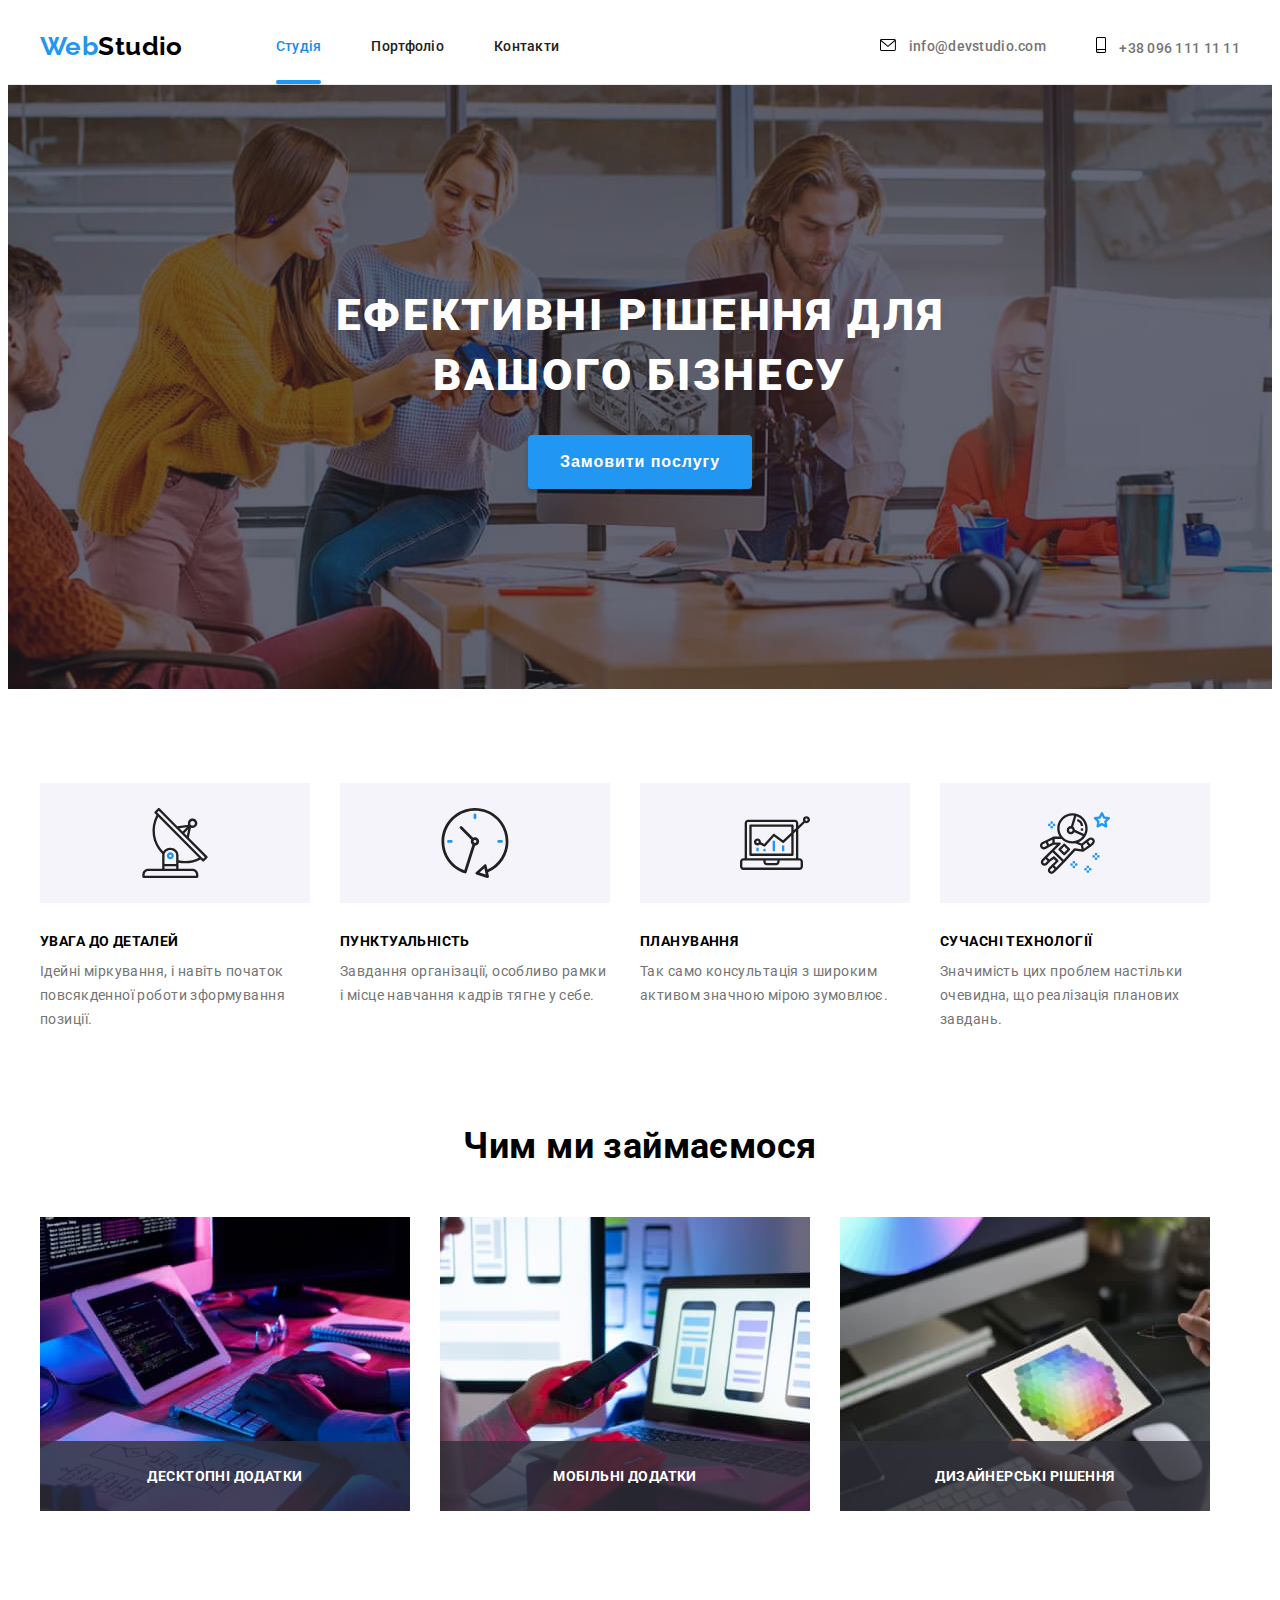
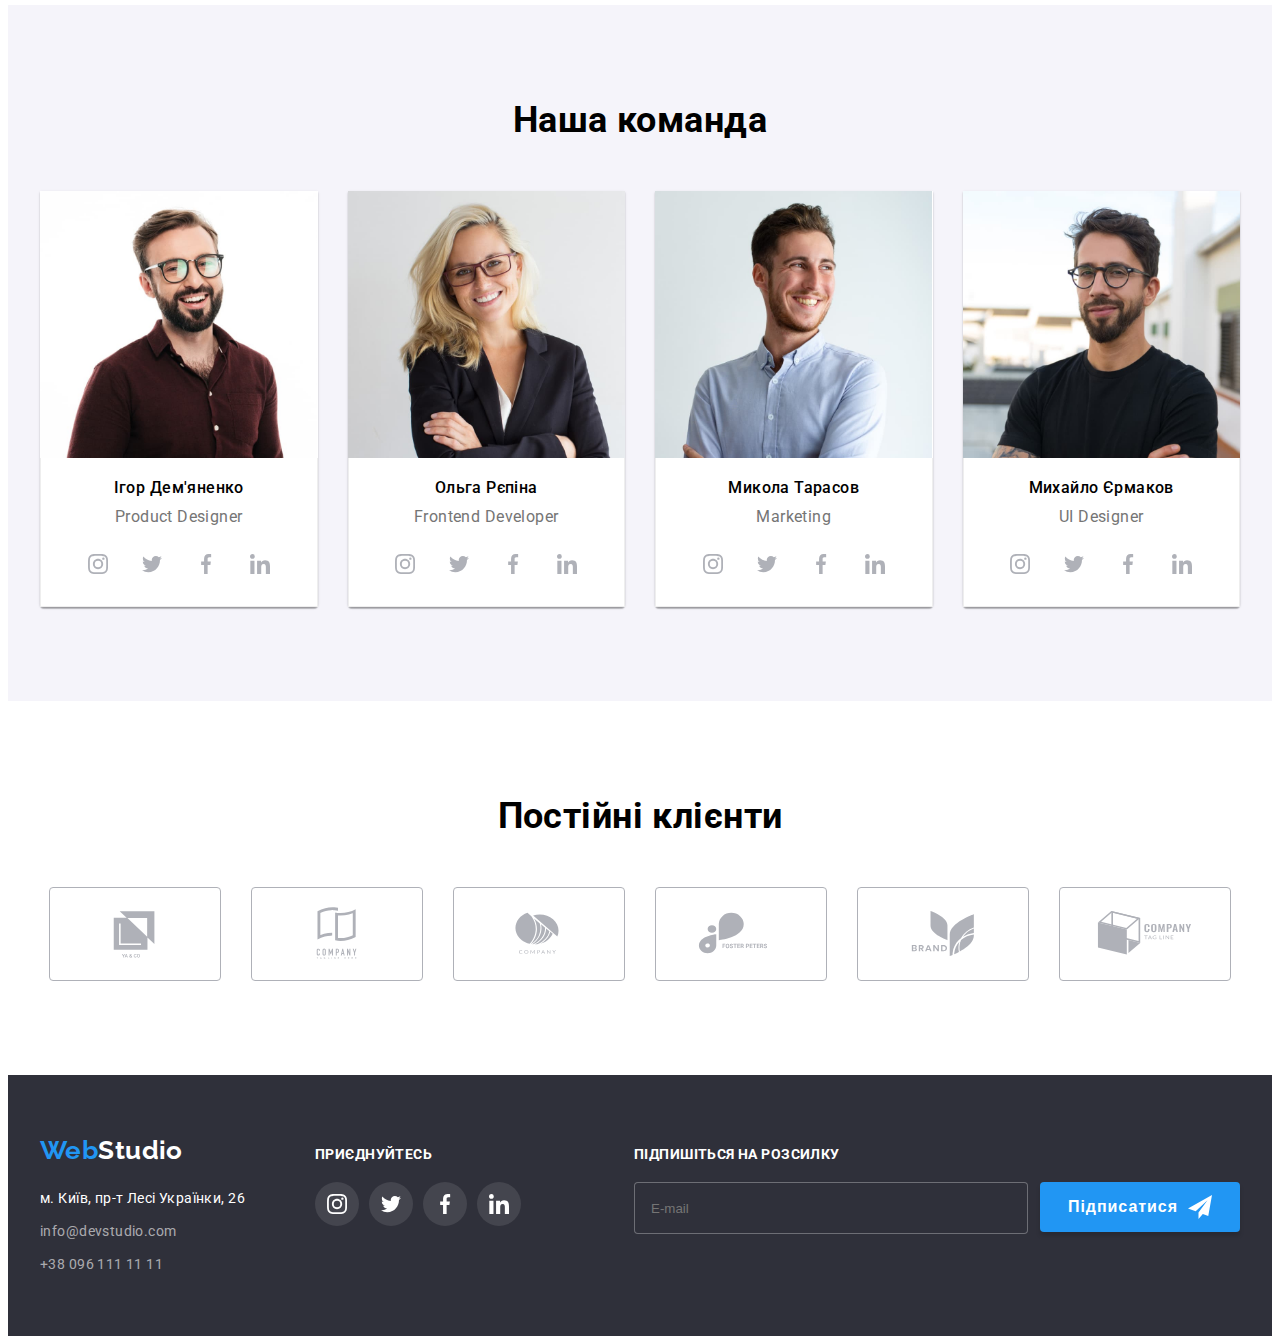
==== commit 754fef95: "hw7finished" ====
--- a/index.html
+++ b/index.html
@@ -23,7 +23,7 @@
     />
 
     <!-------------------- Styles -------------------->
-    <link rel="stylesheet" href="./styles/styles.css" />
+    <link rel="stylesheet" href="./css/main.min.css" />
   </head>
 
   <!-------------------- Site -------------------->
@@ -60,7 +60,7 @@
           </li>
           <li class="contacts__item">
             <a class="contacts__link" href="tel:+380961111111"
-              ><svg class="contacts-icon contacts__icon" width="10" height="16">
+              ><svg class="contacts__icon" width="10" height="16">
                 <use href="./images/icons.svg#smartphone"></use>
               </svg>
               +38 096 111 11 11
@@ -80,7 +80,7 @@
       </section>
       <!-------------------- About us section -------------------->
       <section class="section about-us">
-        <div class="container">
+        <div class="container about-us__container">
           <h2 class="visually-hidden">Про нас</h2>
           <ul class="about-us__list">
             <li class="about-us__item icon-satellite">
@@ -116,7 +116,7 @@
 
       <!-------------------- Cases section -------------------->
       <section class="section cases">
-        <div class="container">
+        <div class="container cases__container">
           <h2 class="cases__title">Чим ми займаємося</h2>
           <ul class="card-set cases__list">
             <li class="card-set__item cases__item">
@@ -153,10 +153,10 @@
       <!-------------------- Team section -------------------->
 
       <section class="section team">
-        <div class="container">
+        <div class="container team__container">
           <h2 class="team__title">Наша команда</h2>
           <ul class="card-set team__list">
-            <li class="card-set__item team__item">
+            <li class="team__item">
               <img
                 class="team__card"
                 src="./images/img_pd.jpg"
@@ -221,7 +221,7 @@
                 </ul>
               </div>
             </li>
-            <li class="card-set__item team__item">
+            <li class="team__item">
               <img
                 class="team__card"
                 src="./images/img_fe.jpg"
@@ -286,7 +286,7 @@
                 </ul>
               </div>
             </li>
-            <li class="card-set__item team__item">
+            <li class="team__item">
               <img
                 class="team__card"
                 src="./images/img_m.jpg"
@@ -351,7 +351,7 @@
                 </ul>
               </div>
             </li>
-            <li class="card-set__item team__item">
+            <li class="team__item">
               <img
                 class="team__card"
                 src="./images/img_uid.jpg"
--- a/css/main.min.css
+++ b/css/main.min.css
@@ -0,0 +1 @@
+.visually-hidden{position:absolute;width:1px;height:1px;margin:-1px;border:0;padding:0;white-space:nowrap;-webkit-clip-path:inset(100%);clip-path:inset(100%);clip:rect(0 0 0 0);overflow:hidden}.footer__list,.projects__list,.filter__list,.socials__list,.client__list,.team__list,.cases__list,.about-us__list,.contacts__list,.nav__list{list-style:none;margin:0;padding:0}.footer__container,.portfolio__container,.client__container,.team__container,.cases__container,.about-us__container,.header__container{width:1200px;padding:0 15px;margin-right:auto;margin-left:auto}.portfolio__section,.client,.team,.cases,.about-us,.hero{padding:94px 0}body{font-family:Roboto,sans-serif;font-size:14px;letter-spacing:.03em;color:var(--body-color)}.projects__list,.nav__list,.footer__list,.contacts__list,.filter__list,.about-us__list,.cases__list,.team__list,.client__list,.socials__list{list-style:none;margin:0;padding:0}h1,h2,h3,h4,h5,h6,p{margin:0}img{display:block;max-width:100%;height:auto}.card-set{display:-webkit-box;display:-ms-flexbox;display:flex;-ms-flex-wrap:wrap;flex-wrap:wrap;gap:30px}.card-set__item{-ms-flex-preferred-size:calc((100% - 30px) * 3 - 1)/3;flex-basis:calc((100% - 30px) * 3 - 1)/3}.header{border-bottom:1px solid;border-color:#ececec}.header__container{display:-webkit-box;display:-ms-flexbox;display:flex;-webkit-box-pack:justify;-ms-flex-pack:justify;justify-content:space-between;-webkit-box-align:center;-ms-flex-align:center;align-items:center}.header__logo{margin-right:93px;font-family:Raleway,sans-serif;font-weight:700;font-size:26px;line-height:1.1923076923;color:#000;text-decoration:none}.web-logo{color:#2196f3}.nav{display:-webkit-box;display:-ms-flexbox;display:flex;-webkit-box-align:center;-ms-flex-align:center;align-items:center;-webkit-box-pack:justify;-ms-flex-pack:justify;justify-content:space-between}.nav__list{display:-webkit-box;display:-ms-flexbox;display:flex}.nav__item:not(:last-child){margin-right:50px}.nav__link{position:relative;display:block;padding-top:30px;padding-bottom:30px;color:#212121;font-weight:500;line-height:1.1428571429;letter-spacing:.02em;text-decoration:none;-webkit-transition-property:color;transition-property:color;-webkit-transition-duration:250ms;transition-duration:250ms;-webkit-transition-timing-function:cubic-bezier(0.4, 0, 0.2, 1);transition-timing-function:cubic-bezier(0.4, 0, 0.2, 1)}.nav__link--current{color:#188ce8}.nav__link--current::after{content:"";position:absolute;left:0;bottom:0;display:block;width:100%;height:4px;border-radius:2px;-webkit-box-shadow:0px 4px 4px rgba(0,0,0,.25);box-shadow:0px 4px 4px rgba(0,0,0,.25);background-color:#2196f3}.nav__link:hover,.nav__link:focus,.nav__link:active{color:#188ce8}.contacts__list{display:-webkit-box;display:-ms-flexbox;display:flex;margin-left:auto;padding:0}.contacts__item{display:-webkit-box;display:-ms-flexbox;display:flex;-webkit-box-align:center;-ms-flex-align:center;align-items:center}.contacts__item:not(:last-child){margin-right:50px}.contacts__link{position:relative;text-decoration:none;font-size:14px;font-weight:500;line-height:1.1428571429;letter-spacing:.02em;color:#757575;-webkit-transition-property:color;transition-property:color;-webkit-transition-duration:250ms;transition-duration:250ms;-webkit-transition-timing-function:cubic-bezier(0.4, 0, 0.2, 1);transition-timing-function:cubic-bezier(0.4, 0, 0.2, 1)}.contacts__icon{margin-right:10px}.contacts__link:hover,.contacts__link:focus{color:#2196f3;fill:#2196f3}.hero{max-width:1600px;margin:0 auto;padding:200px 0;background-image:-webkit-gradient(linear, left top, right top, from(rgba(47, 48, 58, 0.4)), to(rgba(47, 48, 58, 0.4))),url(../images/hero-bg-img.jpg);background-image:linear-gradient(to right, rgba(47, 48, 58, 0.4), rgba(47, 48, 58, 0.4)),url(../images/hero-bg-img.jpg);background-repeat:no-repeat;background-position:center;background-size:cover;background-color:#c4c4c4}.hero__title{width:700px;margin:0 auto;margin-bottom:30px;color:#fff;font-weight:900;font-size:44px;line-height:1.3636363636;text-align:center;letter-spacing:.06em;text-transform:uppercase}.about-us__list{display:-webkit-box;display:-ms-flexbox;display:flex}.about-us__item::before{content:"";display:block;margin-bottom:30px;height:120px;background-repeat:no-repeat;background-position:center;background-color:#f5f4fa}.icon-satellite::before{background-image:url(../images/satellite.svg)}.icon-clock::before{background-image:url(../images/clock.svg)}.icon-diagram::before{background-image:url(../images/diagram.svg)}.icon-astronaut::before{background-image:url(../images/astronaut.svg)}.about-us__item:not(:last-child){margin-right:30px}.about-us__title{margin-bottom:10px;font-style:normal;font-size:14px;line-height:1.1428571429;text-transform:uppercase}.about-us__text{width:270px;line-height:1.7142857143;color:#757575}.cases{display:-webkit-box;display:-ms-flexbox;display:flex;padding-top:0}.cases__title{margin-bottom:50px;font-size:36px;line-height:1.1666666667;text-align:center}.cases__item{position:relative}.cases__thumb{position:absolute;bottom:0;left:0;width:100%;height:70px;display:-webkit-box;display:-ms-flexbox;display:flex;-webkit-box-pack:center;-ms-flex-pack:center;justify-content:center;-webkit-box-align:center;-ms-flex-align:center;align-items:center;background-color:rgba(47,48,58,.8)}.cases__thumb-description{font-weight:700;font-size:14px;line-height:16px;text-align:center;letter-spacing:.03em;text-transform:uppercase;color:#fff}.team{display:-webkit-box;display:-ms-flexbox;display:flex;background-color:#f5f4fa}.team__title{margin-bottom:50px;font-size:36px;line-height:1.1666666667;text-align:center}.card__description{padding-top:30px;padding-bottom:30px}.team__item{-ms-flex-preferred-size:calc((100% - 90px)/4);flex-basis:calc((100% - 90px)/4);background-color:#fff;border-radius:0px 0px 4px 4px;-webkit-box-shadow:0px 1px 3px rgba(0,0,0,.12),0px 1px 1px rgba(0,0,0,.14),0px 2px 1px rgba(0,0,0,.2);box-shadow:0px 1px 3px rgba(0,0,0,.12),0px 1px 1px rgba(0,0,0,.14),0px 2px 1px rgba(0,0,0,.2)}.team__member{margin-bottom:10px;font-weight:500;font-size:16px;line-height:1.1875;text-align:center}.team__profession{margin-bottom:16px;font-size:16px;line-height:1.1875;text-align:center;color:#757575}.client__title{margin-bottom:50px;font-size:36px;line-height:1.1666666667;text-align:center}.client__list{display:-webkit-box;display:-ms-flexbox;display:flex;-webkit-box-pack:center;-ms-flex-pack:center;justify-content:center;-webkit-box-align:center;-ms-flex-align:center;align-items:center;gap:30px}.client__link{display:-webkit-box;display:-ms-flexbox;display:flex;-webkit-box-align:center;-ms-flex-align:center;align-items:center;-webkit-box-pack:center;-ms-flex-pack:center;justify-content:center;width:170px;height:92px;border:1px solid #afb1b8;border-radius:4px;fill:#afb1b8;background-color:#fff;-webkit-transition-property:fill,background-color;transition-property:fill,background-color;-webkit-transition-duration:250ms;transition-duration:250ms;-webkit-transition-timing-function:cubic-bezier(0.4, 0, 0.2, 1);transition-timing-function:cubic-bezier(0.4, 0, 0.2, 1)}.client__link:hover,.client__link:focus{border:1px solid;border-color:#188ce8;fill:#2196f3;background-color:#fff}.socials__list{display:-webkit-box;display:-ms-flexbox;display:flex;-webkit-box-pack:center;-ms-flex-pack:center;justify-content:center;-webkit-box-align:center;-ms-flex-align:center;align-items:center;gap:10px}.socials__item{width:44px;height:44px}.socials__link{display:-webkit-box;display:-ms-flexbox;display:flex;-webkit-box-pack:center;-ms-flex-pack:center;justify-content:center;-webkit-box-align:center;-ms-flex-align:center;align-items:center;width:100%;height:100%;border-radius:50%;fill:#afb1b8;-webkit-transition-property:fill,background-color;transition-property:fill,background-color;-webkit-transition-duration:250ms;transition-duration:250ms;-webkit-transition-timing-function:cubic-bezier(0.4, 0, 0.2, 1);transition-timing-function:cubic-bezier(0.4, 0, 0.2, 1)}.socials__link:hover,.socials__link:focus{fill:#fff;background-color:#2196f3}.hero__button{display:block;margin:0 auto;padding:10px 30px;font-size:16px;line-height:1.875;letter-spacing:.06em;font-weight:700;min-width:215px;color:#fff;background-color:#2196f3;-webkit-box-shadow:0px 4px 4px rgba(0,0,0,.15);box-shadow:0px 4px 4px rgba(0,0,0,.15);border-radius:4px;border-color:rgba(0,0,0,0);cursor:pointer;-webkit-transition-property:color,background-color;transition-property:color,background-color;-webkit-transition-duration:250ms;transition-duration:250ms;-webkit-transition-timing-function:cubic-bezier(0.4, 0, 0.2, 1);transition-timing-function:cubic-bezier(0.4, 0, 0.2, 1)}.hero__button:hover,.hero__button:focus,.hero__button:active{color:#fff;background-color:#188ce8;-webkit-box-shadow:0px 4px 4px rgba(0,0,0,.15);box-shadow:0px 4px 4px rgba(0,0,0,.15);border-radius:4px;border-color:rgba(0,0,0,0)}.filter__btn{padding:6px 22px;font-family:Roboto;font-weight:500;font-size:16px;line-height:1.625;letter-spacing:.03em;color:#212121;background-color:#f5f4fa;border-radius:4px;border-color:rgba(0,0,0,0);-webkit-transition-property:color,background-color;transition-property:color,background-color;-webkit-transition-duration:250ms;transition-duration:250ms;-webkit-transition-timing-function:cubic-bezier(0.4, 0, 0.2, 1);transition-timing-function:cubic-bezier(0.4, 0, 0.2, 1)}.filter__btn:hover,.filter__btn:focus{color:#fff;background-color:#2196f3;-webkit-box-shadow:0px 4px 4px rgba(0,0,0,.25);box-shadow:0px 4px 4px rgba(0,0,0,.25);cursor:pointer}.filter{display:-webkit-box;display:-ms-flexbox;display:flex;-webkit-box-pack:center;-ms-flex-pack:center;justify-content:center;margin-bottom:50px}.filter__list{display:-webkit-box;display:-ms-flexbox;display:flex}.filter__item:not(:last-child){margin-right:10px}.projects__item{background:#fff}.projects__link{display:block;text-decoration:none}.projects__link:hover,.projects__link:focus{text-decoration:none;-webkit-box-shadow:0px 4px 4px rgba(0,0,0,.25);box-shadow:0px 4px 4px rgba(0,0,0,.25)}.overlay__thumb{position:relative;overflow:hidden}.overlay{position:absolute;top:0;left:0;display:-webkit-box;display:-ms-flexbox;display:flex;-webkit-box-align:center;-ms-flex-align:center;align-items:center;width:100%;height:100%;padding:63px 24px;color:#fff;background-color:rgba(33,150,243,.9);-webkit-backdrop-filter:blur(2px);backdrop-filter:blur(2px);-webkit-transition-property:-webkit-transform;transition-property:-webkit-transform;transition-property:transform;transition-property:transform, -webkit-transform;-webkit-transition-duration:250ms;transition-duration:250ms;-webkit-transition-timing-function:cubic-bezier(0.4, 0, 0.2, 1);transition-timing-function:cubic-bezier(0.4, 0, 0.2, 1);-webkit-transform:translateY(100%);transform:translateY(100%)}.overlay__text{width:322px;height:168px;text-align:left;font-size:18px;line-height:1.5555555556;letter-spacing:.03em}.projects__item:hover .overlay,.projects__item:focus .overlay{-webkit-transform:translateY(0);transform:translateY(0)}.card__description{padding:20px 24px;border-right:1px solid #eee;border-bottom:1px solid #eee;border-left:1px solid #eee}.card__title{font-size:18px;line-height:2;letter-spacing:.06em;color:#212121}.card__text{font-size:16px;line-height:1.875;letter-spacing:.03em;color:#757575}.footer{padding:60px 0px;background-color:#2f303a}.footer__container{display:-webkit-box;display:-ms-flexbox;display:flex;-webkit-box-align:baseline;-ms-flex-align:baseline;align-items:baseline}.footer__contacts{margin-right:70px}.footer__logo{display:block;margin-bottom:20px;font-family:Raleway,sans-serif;font-style:normal;font-weight:700;font-size:26px;line-height:1.1923076923;color:#fff;text-decoration:none}.footer__item:not(:last-child){margin-bottom:9px}.footer__adress{font-style:normal;font-weight:400;line-height:1.7142857143;color:#fff;text-decoration:none;-webkit-transition-property:color;transition-property:color;-webkit-transition-duration:250ms;transition-duration:250ms;-webkit-transition-timing-function:cubic-bezier(0.4, 0, 0.2, 1);transition-timing-function:cubic-bezier(0.4, 0, 0.2, 1)}.footer__mail,.footer__tel{font-style:normal;font-weight:400;line-height:1.7142857143;letter-spacing:.03em;color:rgba(255,255,255,.6);text-decoration:none;-webkit-transition-property:color;transition-property:color;-webkit-transition-duration:250ms;transition-duration:250ms;-webkit-transition-timing-function:cubic-bezier(0.4, 0, 0.2, 1);transition-timing-function:cubic-bezier(0.4, 0, 0.2, 1)}.footer__adress:hover,.footer__adress:focus,.footer__mail:hover,.footer__mail:focus,.footer__tel:hover,.footer__tel:focus{color:#2196f3}.subscription__text,.connection__text{margin-bottom:20px;font-size:14px;line-height:1.1428571429;letter-spacing:.03em;text-transform:uppercase;color:#fff}.connection__container .socials__item{display:-webkit-box;display:-ms-flexbox;display:flex;-webkit-box-pack:center;-ms-flex-pack:center;justify-content:center;-webkit-box-align:center;-ms-flex-align:center;align-items:center;width:44px;height:44px;border-radius:50%;fill:#fff;background-color:rgba(255,255,255,.1);-webkit-transition-property:fill;transition-property:fill;-webkit-transition-duration:250ms;transition-duration:250ms;-webkit-transition-timing-function:cubic-bezier(0.4, 0, 0.2, 1);transition-timing-function:cubic-bezier(0.4, 0, 0.2, 1)}.connection__container .socials__icon{fill:#fff}.subscription__container{display:block;margin-left:auto}.subscription__form{display:-webkit-box;display:-ms-flexbox;display:flex}.subscription__field{width:360px;height:50px;margin-right:12px;padding:0 16px;background-color:#2f303a;border:1px solid rgba(255,255,255,.3);border-radius:4px}.subscription__fieldn:hover,.subscription__field:focus{color:#eee}.subscription__bnt{display:-webkit-box;display:-ms-flexbox;display:flex;-webkit-box-pack:center;-ms-flex-pack:center;justify-content:center;-webkit-box-align:center;-ms-flex-align:center;align-items:center;width:200px;height:50px;font-weight:700;font-size:16px;line-height:1.875;letter-spacing:.06em;color:#fff;background:#2196f3;-webkit-box-shadow:0px 4px 4px rgba(0,0,0,.15);box-shadow:0px 4px 4px rgba(0,0,0,.15);border-radius:4px;border-color:rgba(0,0,0,0);-webkit-transition-property:color,background-color,outline;transition-property:color,background-color,outline;-webkit-transition-duration:250ms;transition-duration:250ms;-webkit-transition-timing-function:cubic-bezier(0.4, 0, 0.2, 1);transition-timing-function:cubic-bezier(0.4, 0, 0.2, 1)}.subscription__bnt:hover,.subscription__bnt:focus{color:#fff;background-color:#188ce8;-webkit-box-shadow:0px 4px 4px rgba(0,0,0,.15);box-shadow:0px 4px 4px rgba(0,0,0,.15);outline:1px solid #2196f3}.subscription__icon{margin-left:10px;fill:#fff}.backdrop{position:fixed;top:0;left:0;z-index:100;display:-webkit-box;display:-ms-flexbox;display:flex;-webkit-box-align:center;-ms-flex-align:center;align-items:center;-webkit-box-pack:center;-ms-flex-pack:center;justify-content:center;width:100%;height:100%;background-color:rgba(0,0,0,.2);-webkit-backdrop-filter:blur(1px);backdrop-filter:blur(1px);-webkit-transition:opacity 150ms linear,visibility 150ms linear;transition:opacity 150ms linear,visibility 150ms linear}.backdrop.is-hidden{opacity:0;visibility:hidden;pointer-events:none}.modal{position:relative;width:530px;height:580px;padding:40px;background-color:#fff;-webkit-box-shadow:0px 4px 4px rgba(0,0,0,.25);box-shadow:0px 4px 4px rgba(0,0,0,.25);-webkit-animation-duration:.6s;animation-duration:.6s;-webkit-animation-fill-mode:both;animation-fill-mode:both;-webkit-animation-timing-function:cubic-bezier(0.4, 0, 0.2, 1);animation-timing-function:cubic-bezier(0.4, 0, 0.2, 1)}.form__group{margin-bottom:20px}.close__btn{position:absolute;top:8px;right:8px;display:-webkit-inline-box;display:-ms-inline-flexbox;display:inline-flex;-webkit-box-align:center;-ms-flex-align:center;align-items:center;-webkit-box-pack:center;-ms-flex-pack:center;justify-content:center;padding:6px;width:30px;height:30px;background-color:rgba(0,0,0,0);border-radius:50%;border:1px solid rgba(0,0,0,.1);cursor:pointer;-webkit-transition:fill 250ms cubic-bezier(0.4, 0, 0.2, 1);transition:fill 250ms cubic-bezier(0.4, 0, 0.2, 1)}.close__btn:hover,.close__btn:focus{fill:#2196f3}.form__wrapper{position:relative;margin-bottom:10px}.form__field{width:100%;height:40px;padding-left:30px;border:1px solid rgba(33,33,33,.2);border-radius:4px;outline:1px solid rgba(0,0,0,0);outline-offset:-1px;-webkit-transition-property:border,fill;transition-property:border,fill;-webkit-transition-duration:250ms;transition-duration:250ms;-webkit-transition-timing-function:cubic-bezier(0.4, 0, 0.2, 1);transition-timing-function:cubic-bezier(0.4, 0, 0.2, 1)}.form__field:hover+.form__icon,.form__field:focus+.form__icon{fill:#2196f3}.form__field:hover,.form__field:focus,.form__comment:hover,.form__comment:focus{border:1px solid #2196f3}.modal__title{display:block;margin-bottom:12px;font-weight:700;font-size:20px;line-height:1.15;text-align:center;letter-spacing:.03em;color:#212121}.form__label{display:block;margin-bottom:4px;font-size:12px;line-height:1.1666666667;letter-spacing:.01em;color:#757575}.form__icon{position:absolute;top:50%;left:10px;-webkit-transform:translateY(-50%);transform:translateY(-50%);-webkit-transition-property:fill;transition-property:fill;-webkit-transition-duration:250ms;transition-duration:250ms;-webkit-transition-timing-function:cubic-bezier(0.4, 0, 0.2, 1);transition-timing-function:cubic-bezier(0.4, 0, 0.2, 1)}.form__comment{display:block;width:100%;height:140px;padding:16px 20px;font-size:14px;border-radius:4px;border:1px solid #9da4bd;outline:1px solid rgba(0,0,0,0);outline-offset:-1px;-webkit-transition-property:border;transition-property:border;-webkit-transition-duration:250ms;transition-duration:250ms;-webkit-transition-timing-function:cubic-bezier(0.4, 0, 0.2, 1);transition-timing-function:cubic-bezier(0.4, 0, 0.2, 1);resize:none}.agreement__checkbox{width:16px;height:15px;margin-right:8px}.form__agreement{margin-bottom:30px}.agreement__label{display:-webkit-box;display:-ms-flexbox;display:flex;-webkit-box-align:center;-ms-flex-align:center;align-items:center;-webkit-box-pack:center;-ms-flex-pack:center;justify-content:center;color:#757575}.agreement__link{color:#2196f3}.submit__btn{display:block;margin:0 auto;width:200px;height:50px;font-weight:700;font-size:16px;line-height:1.875;letter-spacing:.06em;color:#fff;background:#2196f3;-webkit-box-shadow:0px 4px 4px rgba(0,0,0,.15);box-shadow:0px 4px 4px rgba(0,0,0,.15);border-radius:4px;border-color:rgba(0,0,0,0);-webkit-transition-property:background-color;transition-property:background-color;-webkit-transition-duration:250ms;transition-duration:250ms;-webkit-transition-timing-function:cubic-bezier(0.4, 0, 0.2, 1);transition-timing-function:cubic-bezier(0.4, 0, 0.2, 1)}.submit__btn:hover,.submit__btn:focus{background-color:#188ce8}/*# sourceMappingURL=main.min.css.map */